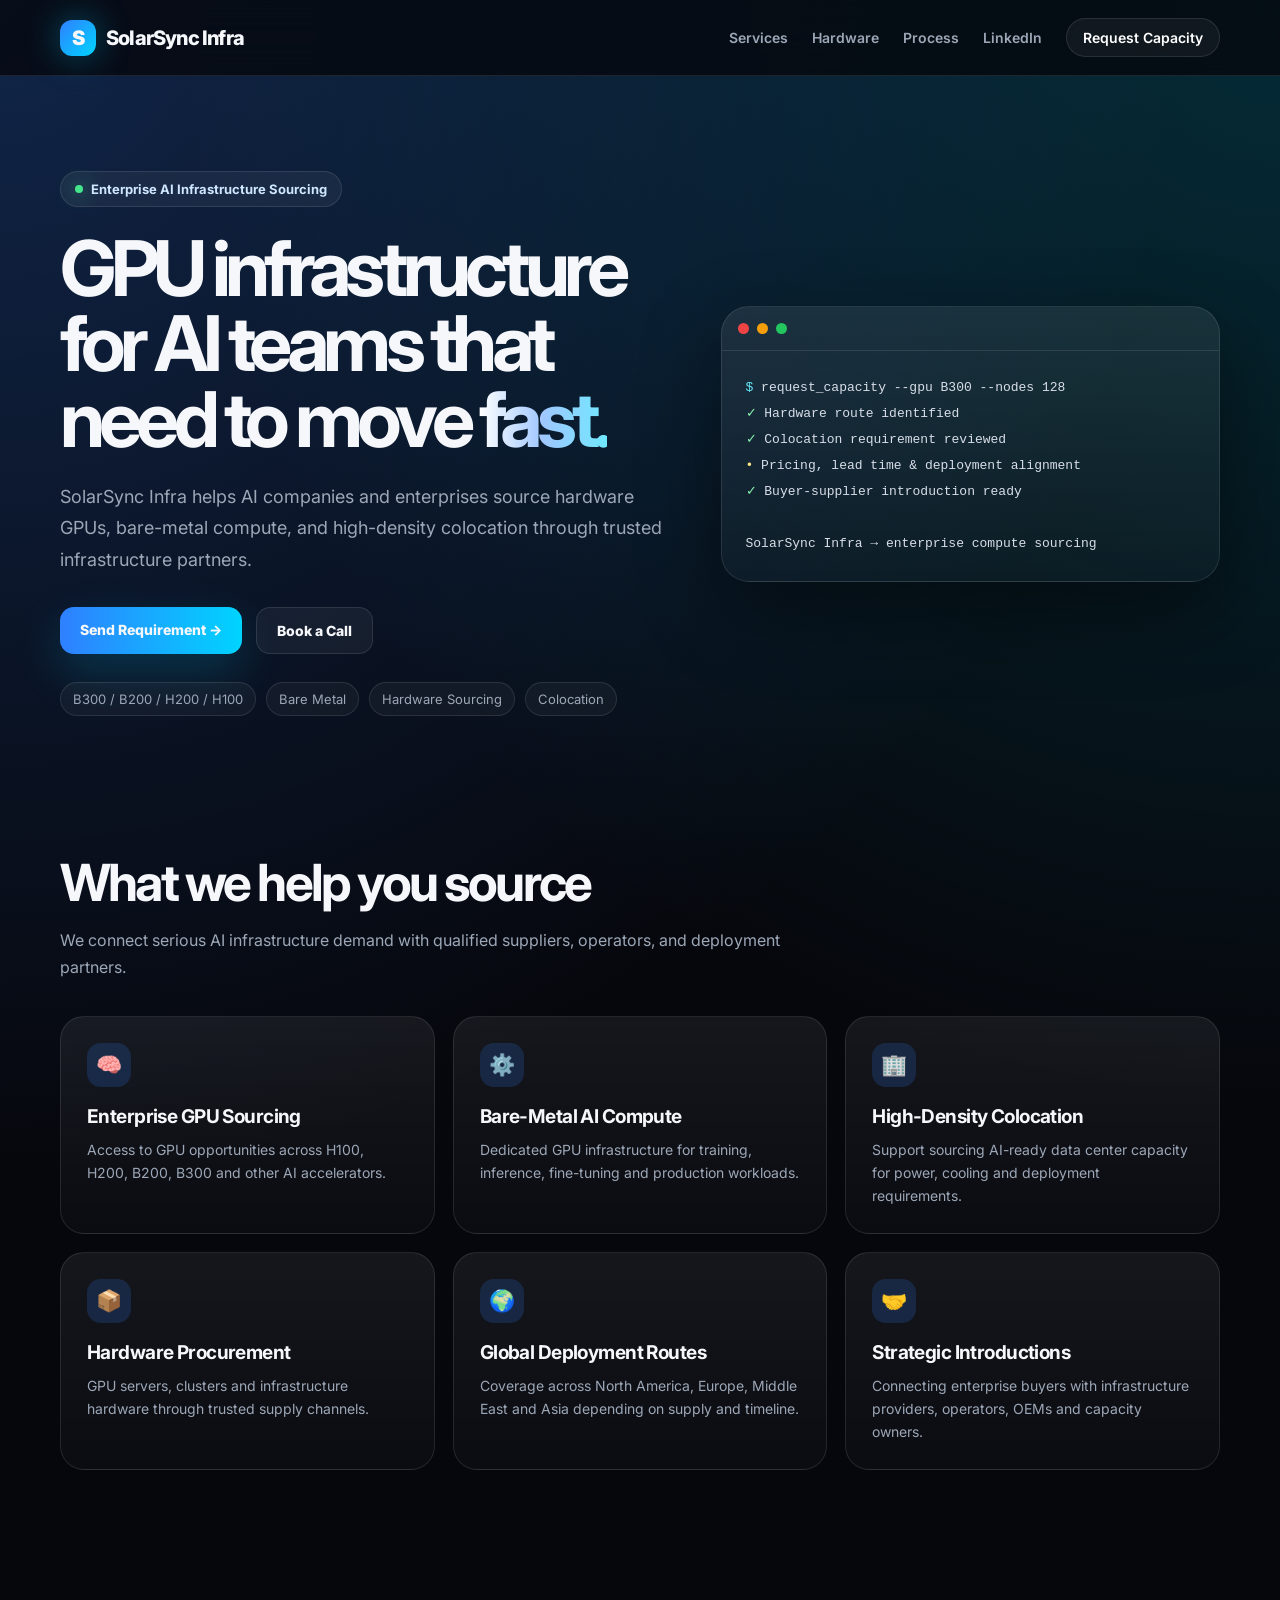
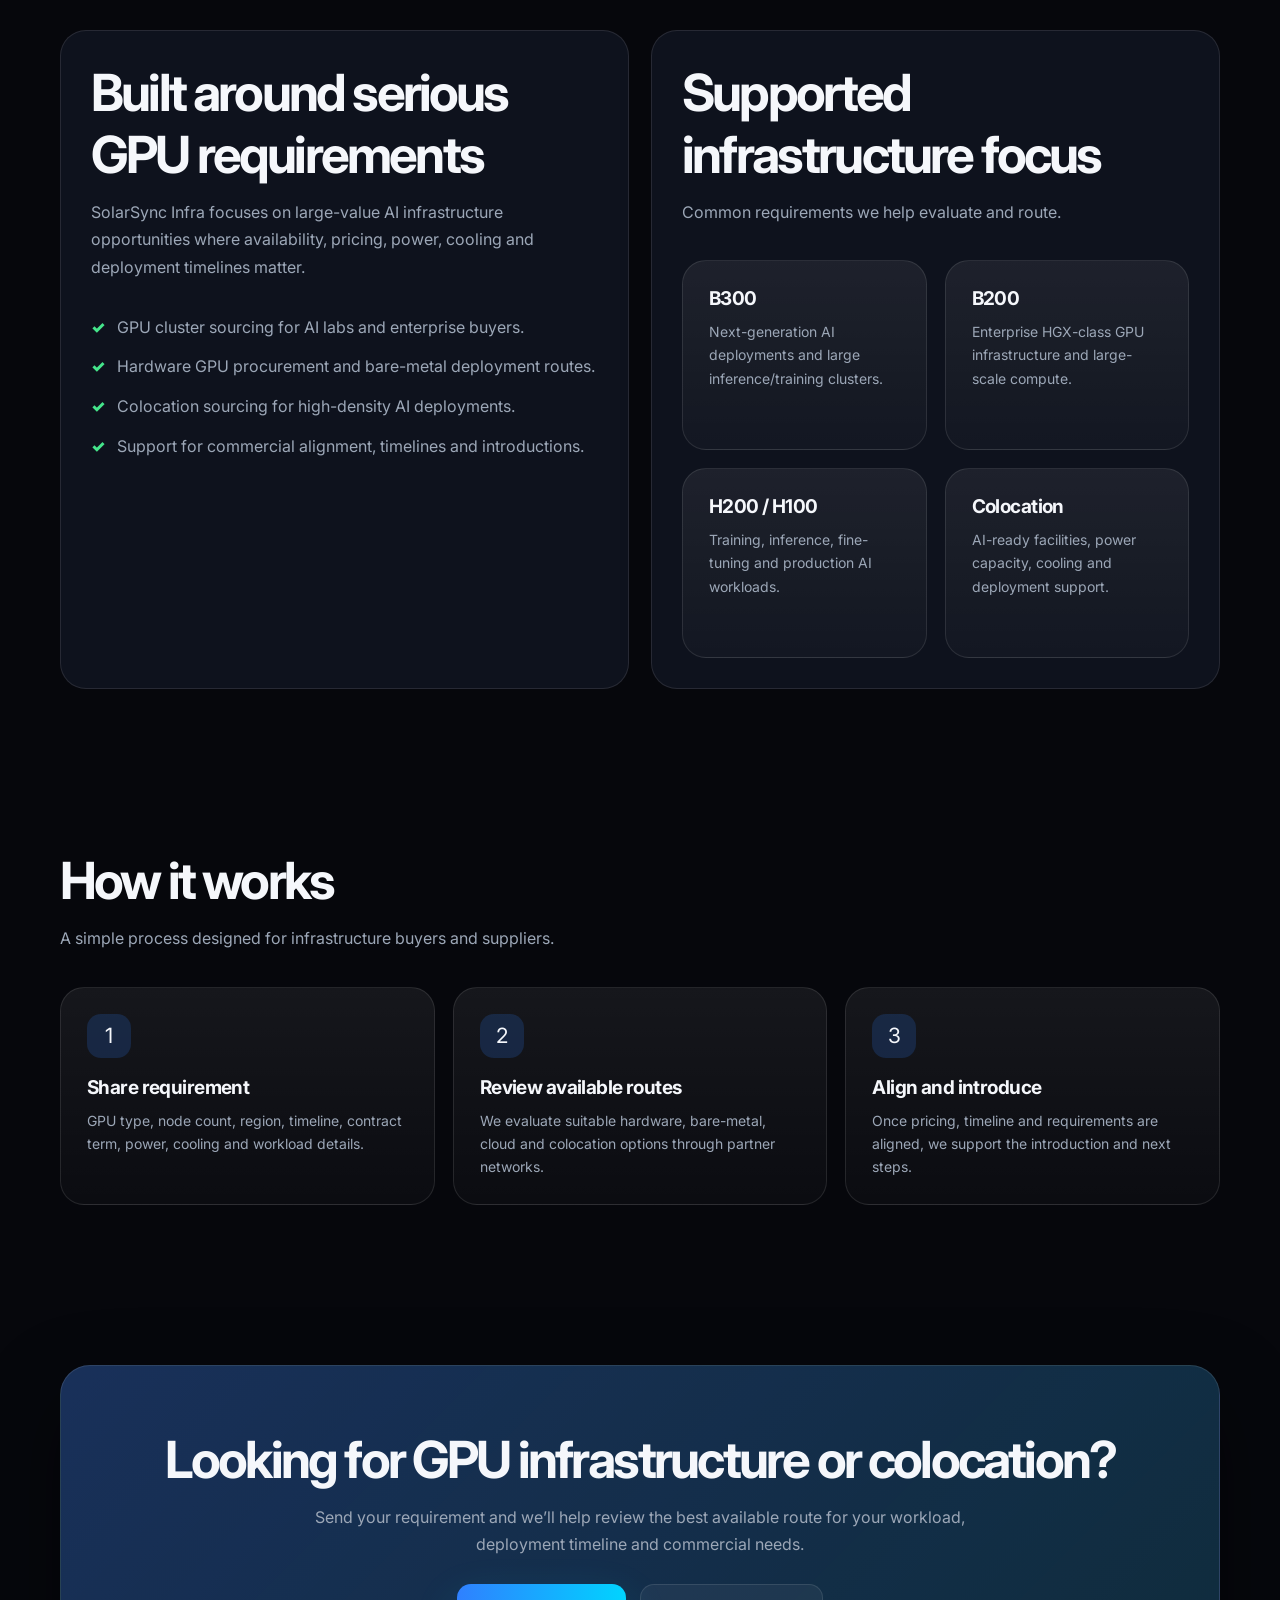
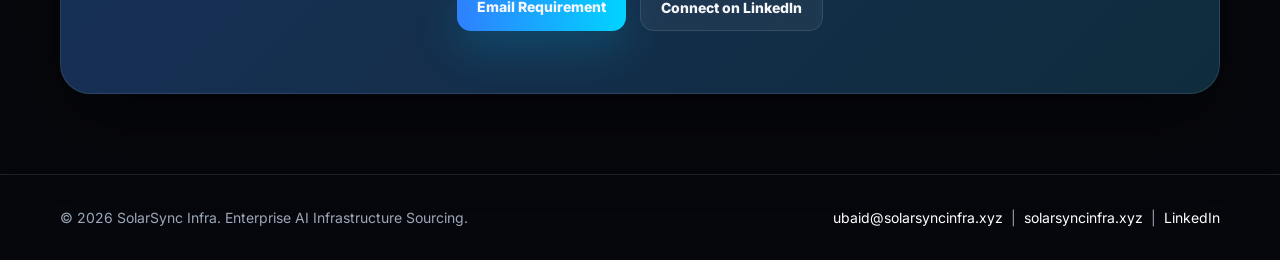
==== index.html @ 6cb8046c "Update index.html" ====
<!DOCTYPE html>
<html lang="en">
<head>
  <meta charset="UTF-8" />
  <meta name="viewport" content="width=device-width, initial-scale=1.0" />

  <title>SolarSync Infra | Enterprise GPU Infrastructure</title>
  <meta name="description" content="SolarSync Infra helps AI teams source enterprise GPU infrastructure, bare-metal compute, hardware GPUs, and high-density colocation through trusted infrastructure partners." />

  <link rel="preconnect" href="https://fonts.googleapis.com">
  <link rel="preconnect" href="https://fonts.gstatic.com" crossorigin>
  <link href="https://fonts.googleapis.com/css2?family=Inter:wght@400;500;600;700;800&display=swap" rel="stylesheet">

  <style>
    :root {
      --bg:#06070c;
      --card:#111522;
      --text:#f5f7fb;
      --muted:#9ca7b7;
      --line:rgba(255,255,255,.1);
      --blue:#2f80ff;
      --cyan:#00d4ff;
      --green:#45e58b;
    }

    *{box-sizing:border-box}
    html{scroll-behavior:smooth}
    body{
      margin:0;
      font-family:Inter,sans-serif;
      background:
        radial-gradient(circle at top left,rgba(47,128,255,.25),transparent 32%),
        radial-gradient(circle at top right,rgba(0,212,255,.18),transparent 30%),
        var(--bg);
      color:var(--text);
    }

    a{text-decoration:none;color:inherit}
    .container{width:min(1160px,calc(100% - 40px));margin:auto}

    header{
      position:sticky;
      top:0;
      z-index:99;
      background:rgba(6,7,12,.78);
      backdrop-filter:blur(18px);
      border-bottom:1px solid var(--line);
    }

    .nav{
      display:flex;
      justify-content:space-between;
      align-items:center;
      padding:18px 0;
    }

    .logo{
      display:flex;
      align-items:center;
      gap:10px;
      font-weight:800;
      font-size:20px;
      letter-spacing:-.04em;
    }

    .mark{
      width:36px;
      height:36px;
      border-radius:12px;
      background:linear-gradient(135deg,var(--blue),var(--cyan));
      display:grid;
      place-items:center;
      font-weight:900;
      box-shadow:0 0 35px rgba(0,212,255,.35);
    }

    .links{
      display:flex;
      gap:24px;
      align-items:center;
      font-size:14px;
      color:var(--muted);
      font-weight:600;
    }

    .links a:hover{color:white}

    .nav-btn{
      padding:10px 16px;
      border:1px solid var(--line);
      border-radius:999px;
      color:white;
      background:rgba(255,255,255,.05);
    }

    .hero{
      padding:95px 0 55px;
      display:grid;
      grid-template-columns:1.1fr .9fr;
      gap:50px;
      align-items:center;
    }

    .badge{
      display:inline-flex;
      align-items:center;
      gap:8px;
      padding:9px 14px;
      border-radius:999px;
      border:1px solid var(--line);
      background:rgba(255,255,255,.05);
      color:#cfe7ff;
      font-size:13px;
      font-weight:700;
      margin-bottom:24px;
    }

    .dot{
      width:8px;
      height:8px;
      background:var(--green);
      border-radius:99px;
      box-shadow:0 0 20px var(--green);
    }

    h1{
      margin:0 0 24px;
      font-size:clamp(44px,6vw,78px);
      line-height:.98;
      letter-spacing:-.075em;
    }

    .grad{
      background:linear-gradient(90deg,#fff,#9fc7ff,#70e8ff);
      -webkit-background-clip:text;
      color:transparent;
    }

    .hero p{
      max-width:650px;
      font-size:18px;
      line-height:1.75;
      color:var(--muted);
      margin:0 0 32px;
    }

    .buttons{
      display:flex;
      flex-wrap:wrap;
      gap:14px;
      margin-bottom:28px;
    }

    .btn{
      padding:14px 20px;
      border-radius:14px;
      font-weight:800;
      font-size:14px;
      transition:.2s;
    }

    .btn:hover{transform:translateY(-2px)}

    .primary{
      background:linear-gradient(90deg,var(--blue),var(--cyan));
      box-shadow:0 18px 45px rgba(0,212,255,.18);
    }

    .secondary{
      border:1px solid var(--line);
      background:rgba(255,255,255,.05);
    }

    .pills{
      display:flex;
      flex-wrap:wrap;
      gap:10px;
    }

    .pill{
      padding:8px 12px;
      border:1px solid var(--line);
      background:rgba(255,255,255,.04);
      border-radius:999px;
      color:var(--muted);
      font-size:13px;
    }

    .visual{
      border:1px solid var(--line);
      border-radius:28px;
      background:
        linear-gradient(180deg,rgba(255,255,255,.08),rgba(255,255,255,.025));
      box-shadow:0 30px 80px rgba(0,0,0,.45);
      overflow:hidden;
    }

    .topbar{
      padding:16px;
      border-bottom:1px solid var(--line);
      display:flex;
      gap:8px;
    }

    .circle{width:11px;height:11px;border-radius:50%;background:#ef4444}
    .circle:nth-child(2){background:#f59e0b}
    .circle:nth-child(3){background:#22c55e}

    .terminal{
      padding:24px;
      font-family:monospace;
      color:#d8dee9;
      line-height:2;
      font-size:13px;
    }

    .cyan{color:#67e8f9}
    .green{color:#86efac}
    .yellow{color:#fde68a}

    section{padding:80px 0}

    .head{
      max-width:780px;
      margin-bottom:34px;
    }

    h2{
      font-size:clamp(32px,4vw,52px);
      letter-spacing:-.055em;
      margin:0 0 14px;
    }

    .head p{
      color:var(--muted);
      line-height:1.7;
      margin:0;
    }

    .grid{
      display:grid;
      grid-template-columns:repeat(3,1fr);
      gap:18px;
    }

    .card{
      min-height:190px;
      padding:26px;
      border-radius:24px;
      border:1px solid var(--line);
      background:linear-gradient(180deg,rgba(255,255,255,.065),rgba(255,255,255,.025));
      transition:.25s;
    }

    .card:hover{
      transform:translateY(-5px);
      background:rgba(255,255,255,.075);
    }

    .icon{
      width:44px;
      height:44px;
      border-radius:14px;
      display:grid;
      place-items:center;
      background:rgba(47,128,255,.18);
      margin-bottom:18px;
      font-size:21px;
    }

    .card h3{
      margin:0 0 10px;
      font-size:19px;
      letter-spacing:-.03em;
    }

    .card p{
      color:var(--muted);
      line-height:1.65;
      margin:0;
      font-size:14px;
    }

    .split{
      display:grid;
      grid-template-columns:1fr 1fr;
      gap:22px;
    }

    .panel{
      padding:30px;
      border-radius:26px;
      border:1px solid var(--line);
      background:rgba(17,21,34,.85);
    }

    .list{
      display:grid;
      gap:14px;
      margin-top:20px;
    }

    .item{
      display:flex;
      gap:12px;
      color:var(--muted);
      line-height:1.6;
    }

    .check{color:var(--green);font-weight:900}

    .cta{
      text-align:center;
      padding:62px 28px;
      border-radius:30px;
      border:1px solid var(--line);
      background:
        linear-gradient(135deg,rgba(47,128,255,.25),rgba(0,212,255,.12)),
        var(--card);
      box-shadow:0 30px 80px rgba(0,0,0,.4);
    }

    .cta p{
      color:var(--muted);
      max-width:680px;
      margin:0 auto 26px;
      line-height:1.7;
    }

    footer{
      border-top:1px solid var(--line);
      padding:34px 0;
      color:var(--muted);
      font-size:14px;
    }

    .footer{
      display:flex;
      justify-content:space-between;
      gap:20px;
      flex-wrap:wrap;
    }

    .footer a{color:white}

    @media(max-width:850px){
      .links{display:none}
      .hero,.split{grid-template-columns:1fr}
      .grid{grid-template-columns:1fr}
      .hero{padding-top:60px}
    }
  </style>
</head>

<body>

<header>
  <div class="container nav">
    <a class="logo" href="#">
      <span class="mark">S</span>
      <span>SolarSync Infra</span>
    </a>

    <div class="links">
      <a href="#services">Services</a>
      <a href="#hardware">Hardware</a>
      <a href="#process">Process</a>
      <a href="https://www.linkedin.com/in/ubaid-mohammed-shaikh-a06b19390/" target="_blank">LinkedIn</a>
      <a class="nav-btn" href="#contact">Request Capacity</a>
    </div>
  </div>
</header>

<main>

  <section class="container hero">
    <div>
      <div class="badge"><span class="dot"></span> Enterprise AI Infrastructure Sourcing</div>

      <h1>
        GPU infrastructure for AI teams that need to move <span class="grad">fast.</span>
      </h1>

      <p>
        SolarSync Infra helps AI companies and enterprises source hardware GPUs,
        bare-metal compute, and high-density colocation through trusted infrastructure partners.
      </p>

      <div class="buttons">
        <a class="btn primary" href="mailto:ubaid@solarsyncinfra.xyz?subject=GPU%20Infrastructure%20Requirement">Send Requirement →</a>
        <a class="btn secondary" href="https://calendar.zoho.in/zc/view/slot-booking/zz0802123018e5ba43c5771444adb5b51495f0b477acf6720b070756f2222073d52605d7270febcfac104a07aa53957c3639656ec0" target="_blank">Book a Call</a>
      </div>

      <div class="pills">
        <span class="pill">B300 / B200 / H200 / H100</span>
        <span class="pill">Bare Metal</span>
        <span class="pill">Hardware Sourcing</span>
        <span class="pill">Colocation</span>
      </div>
    </div>

    <div class="visual">
      <div class="topbar">
        <span class="circle"></span><span class="circle"></span><span class="circle"></span>
      </div>
      <div class="terminal">
        <div><span class="cyan">$</span> request_capacity --gpu B300 --nodes 128</div>
        <div><span class="green">✓</span> Hardware route identified</div>
        <div><span class="green">✓</span> Colocation requirement reviewed</div>
        <div><span class="yellow">•</span> Pricing, lead time & deployment alignment</div>
        <div><span class="green">✓</span> Buyer-supplier introduction ready</div>
        <br>
        <div>SolarSync Infra → enterprise compute sourcing</div>
      </div>
    </div>
  </section>

  <section id="services">
    <div class="container">
      <div class="head">
        <h2>What we help you source</h2>
        <p>
          We connect serious AI infrastructure demand with qualified suppliers,
          operators, and deployment partners.
        </p>
      </div>

      <div class="grid">
        <div class="card">
          <div class="icon">🧠</div>
          <h3>Enterprise GPU Sourcing</h3>
          <p>Access to GPU opportunities across H100, H200, B200, B300 and other AI accelerators.</p>
        </div>

        <div class="card">
          <div class="icon">⚙️</div>
          <h3>Bare-Metal AI Compute</h3>
          <p>Dedicated GPU infrastructure for training, inference, fine-tuning and production workloads.</p>
        </div>

        <div class="card">
          <div class="icon">🏢</div>
          <h3>High-Density Colocation</h3>
          <p>Support sourcing AI-ready data center capacity for power, cooling and deployment requirements.</p>
        </div>

        <div class="card">
          <div class="icon">📦</div>
          <h3>Hardware Procurement</h3>
          <p>GPU servers, clusters and infrastructure hardware through trusted supply channels.</p>
        </div>

        <div class="card">
          <div class="icon">🌍</div>
          <h3>Global Deployment Routes</h3>
          <p>Coverage across North America, Europe, Middle East and Asia depending on supply and timeline.</p>
        </div>

        <div class="card">
          <div class="icon">🤝</div>
          <h3>Strategic Introductions</h3>
          <p>Connecting enterprise buyers with infrastructure providers, operators, OEMs and capacity owners.</p>
        </div>
      </div>
    </div>
  </section>

  <section id="hardware">
    <div class="container split">
      <div class="panel">
        <div class="head">
          <h2>Built around serious GPU requirements</h2>
          <p>
            SolarSync Infra focuses on large-value AI infrastructure opportunities where
            availability, pricing, power, cooling and deployment timelines matter.
          </p>
        </div>

        <div class="list">
          <div class="item"><span class="check">✓</span><span>GPU cluster sourcing for AI labs and enterprise buyers.</span></div>
          <div class="item"><span class="check">✓</span><span>Hardware GPU procurement and bare-metal deployment routes.</span></div>
          <div class="item"><span class="check">✓</span><span>Colocation sourcing for high-density AI deployments.</span></div>
          <div class="item"><span class="check">✓</span><span>Support for commercial alignment, timelines and introductions.</span></div>
        </div>
      </div>

      <div class="panel">
        <div class="head">
          <h2>Supported infrastructure focus</h2>
          <p>Common requirements we help evaluate and route.</p>
        </div>

        <div class="grid" style="grid-template-columns:1fr 1fr">
          <div class="card"><h3>B300</h3><p>Next-generation AI deployments and large inference/training clusters.</p></div>
          <div class="card"><h3>B200</h3><p>Enterprise HGX-class GPU infrastructure and large-scale compute.</p></div>
          <div class="card"><h3>H200 / H100</h3><p>Training, inference, fine-tuning and production AI workloads.</p></div>
          <div class="card"><h3>Colocation</h3><p>AI-ready facilities, power capacity, cooling and deployment support.</p></div>
        </div>
      </div>
    </div>
  </section>

  <section id="process">
    <div class="container">
      <div class="head">
        <h2>How it works</h2>
        <p>A simple process designed for infrastructure buyers and suppliers.</p>
      </div>

      <div class="grid">
        <div class="card">
          <div class="icon">1</div>
          <h3>Share requirement</h3>
          <p>GPU type, node count, region, timeline, contract term, power, cooling and workload details.</p>
        </div>

        <div class="card">
          <div class="icon">2</div>
          <h3>Review available routes</h3>
          <p>We evaluate suitable hardware, bare-metal, cloud and colocation options through partner networks.</p>
        </div>

        <div class="card">
          <div class="icon">3</div>
          <h3>Align and introduce</h3>
          <p>Once pricing, timeline and requirements are aligned, we support the introduction and next steps.</p>
        </div>
      </div>
    </div>
  </section>

  <section id="contact">
    <div class="container">
      <div class="cta">
        <h2>Looking for GPU infrastructure or colocation?</h2>
        <p>
          Send your requirement and we’ll help review the best available route for your workload,
          deployment timeline and commercial needs.
        </p>

        <div class="buttons" style="justify-content:center;margin-bottom:0">
          <a class="btn primary" href="mailto:ubaid@solarsyncinfra.xyz?subject=GPU%20Infrastructure%20Requirement&body=GPU%20type:%0ANode%20count:%0ARegion:%0ATerm:%0ATimeline:%0AColocation%20needed:%0AWorkload:">Email Requirement</a>
          <a class="btn secondary" href="https://www.linkedin.com/in/ubaid-mohammed-shaikh-a06b19390/" target="_blank">Connect on LinkedIn</a>
        </div>
      </div>
    </div>
  </section>

</main>

<footer>
  <div class="container footer">
    <div>© 2026 SolarSync Infra. Enterprise AI Infrastructure Sourcing.</div>
    <div>
      <a href="mailto:ubaid@solarsyncinfra.xyz">ubaid@solarsyncinfra.xyz</a>
      &nbsp;|&nbsp;
      <a href="https://solarsyncinfra.xyz">solarsyncinfra.xyz</a>
      &nbsp;|&nbsp;
      <a href="https://www.linkedin.com/in/ubaid-mohammed-shaikh-a06b19390/" target="_blank">LinkedIn</a>
    </div>
  </div>
</footer>

</body>
</html>
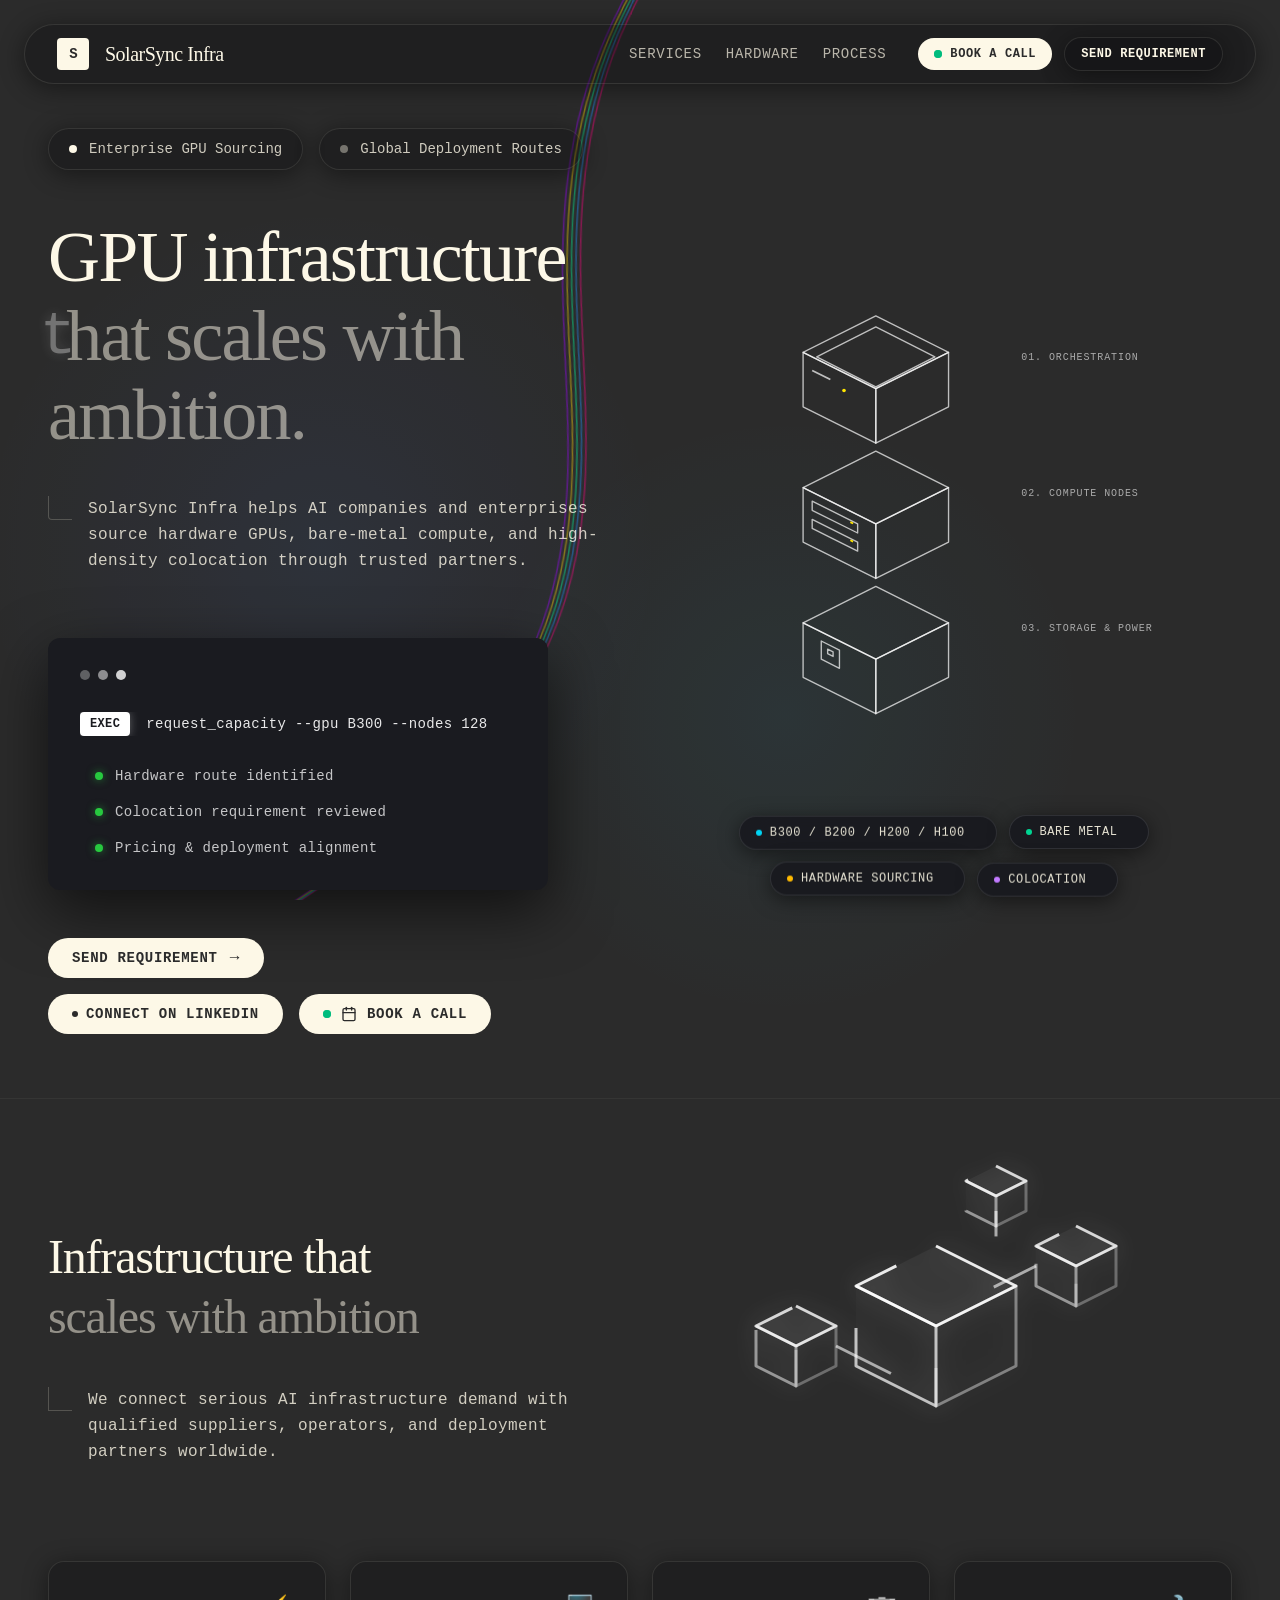
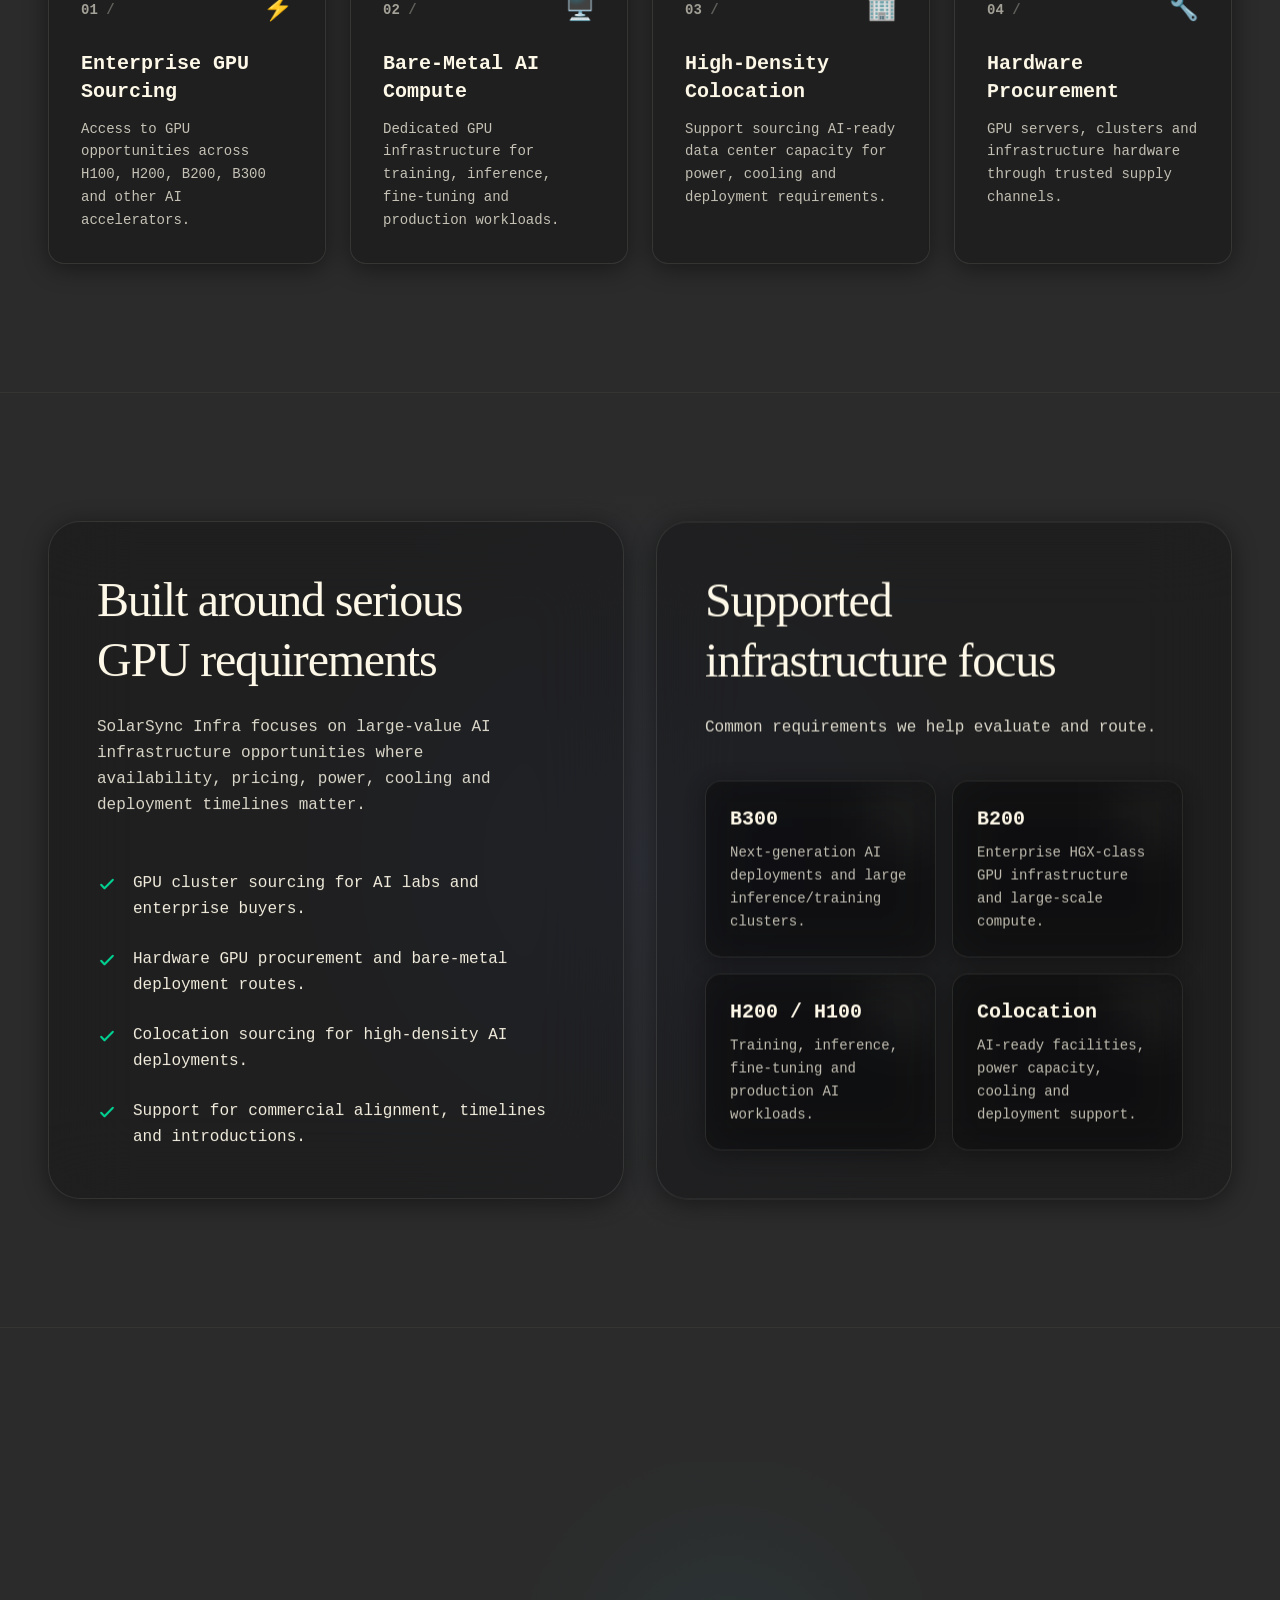
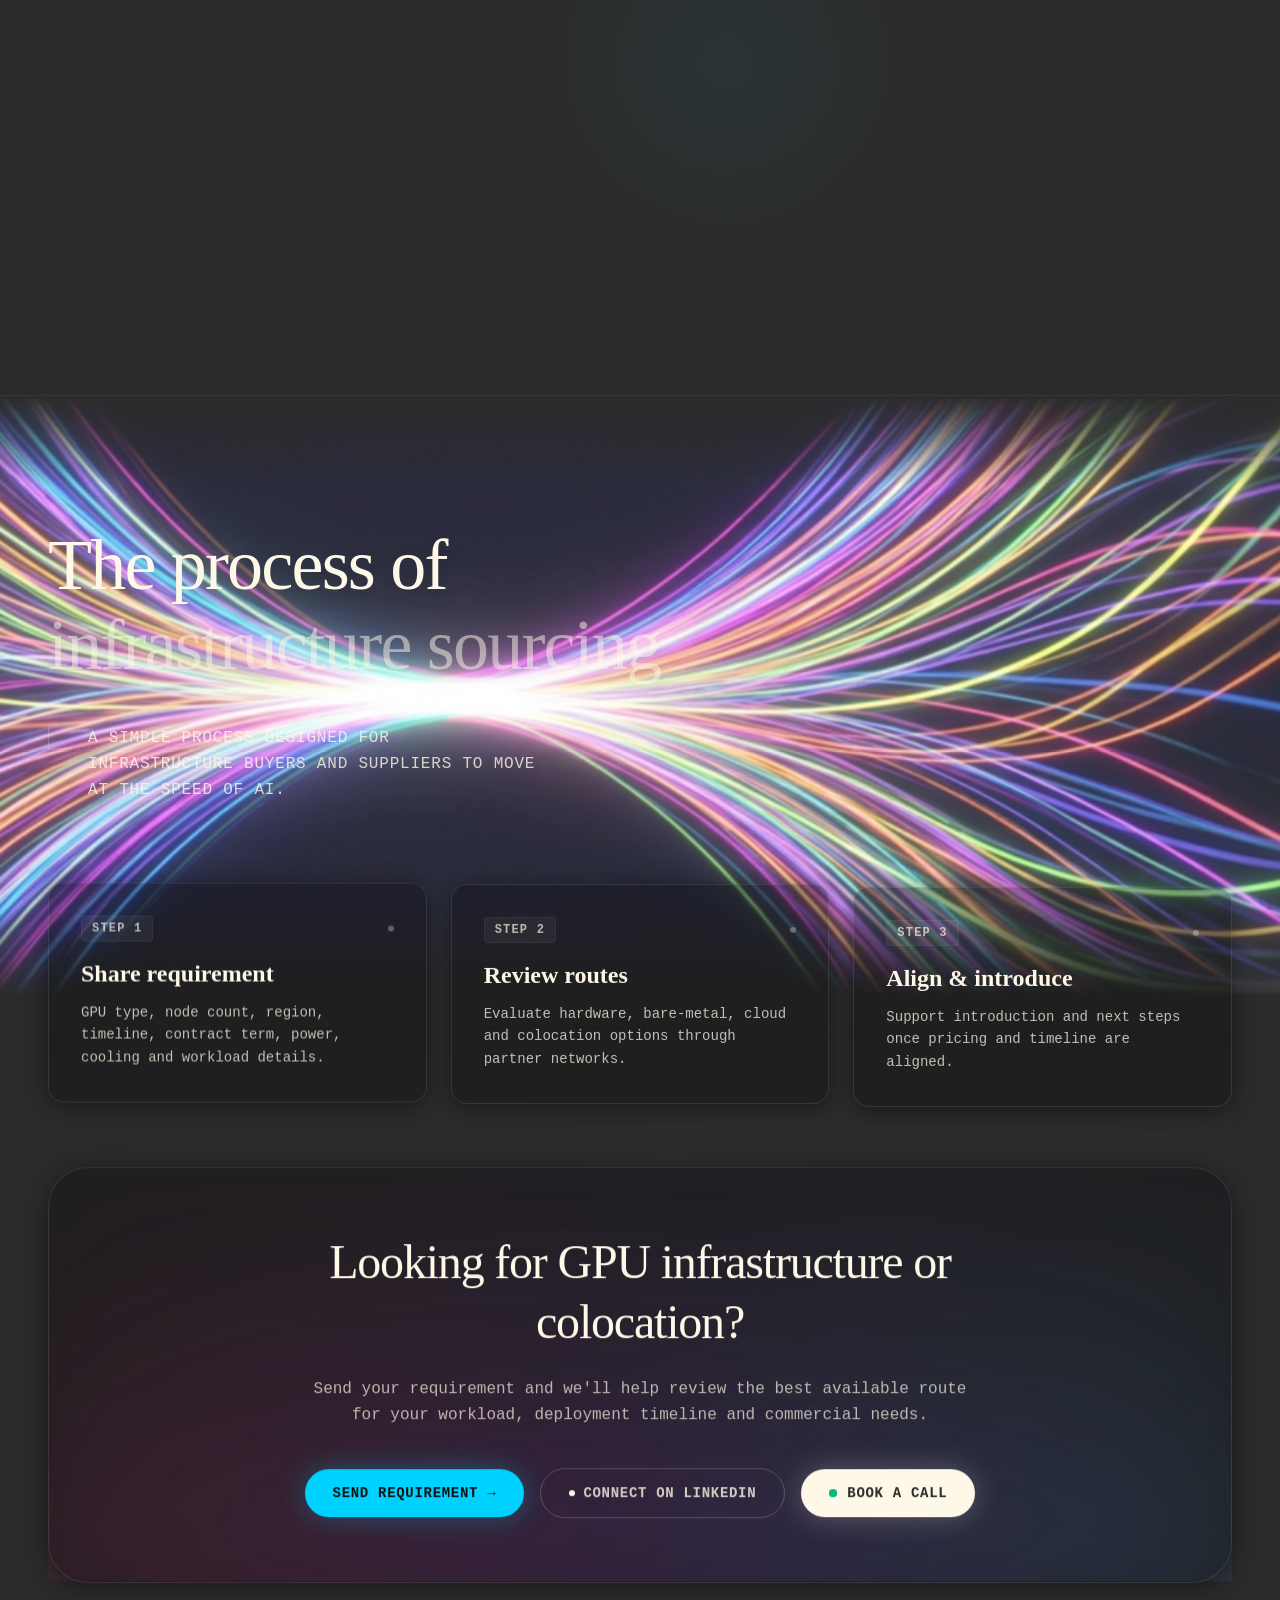
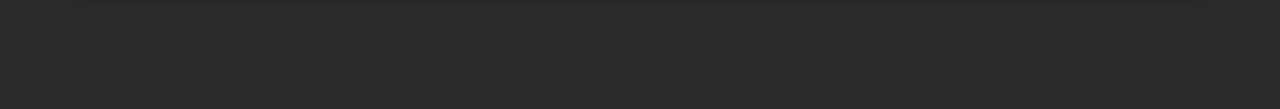
==== commit f8815c7d: "Replace website with new SolarSync design" ====
--- a/index.html
+++ b/index.html
@@ -1,565 +1,19 @@
-<!DOCTYPE html>
+<!doctype html>
 <html lang="en">
-<head>
-  <meta charset="UTF-8" />
-  <meta name="viewport" content="width=device-width, initial-scale=1.0" />
+  <head>
+    <meta charset="UTF-8" />
+    <meta name="viewport" content="width=device-width, initial-scale=1.0" />
+    <title>My Google AI Studio App</title>
+    <meta name="description" content="An application built with Google AI Studio." />
+    <meta property="og:title" content="My Google AI Studio App" />
+    <meta property="og:description" content="An application built with Google AI Studio." />
+    <meta property="og:type" content="website" />
+    <meta name="twitter:card" content="summary_large_image" />
+    <script type="module" crossorigin src="/assets/index-Dzf-pjJ2.js"></script>
+    <link rel="stylesheet" crossorigin href="/assets/index-C9g9sS23.css">
+  </head>
+  <body>
+    <div id="root"></div>
+  </body>
+</html>
 
-  <title>SolarSync Infra | Enterprise GPU Infrastructure</title>
-  <meta name="description" content="SolarSync Infra helps AI teams source enterprise GPU infrastructure, bare-metal compute, hardware GPUs, and high-density colocation through trusted infrastructure partners." />
-
-  <link rel="preconnect" href="https://fonts.googleapis.com">
-  <link rel="preconnect" href="https://fonts.gstatic.com" crossorigin>
-  <link href="https://fonts.googleapis.com/css2?family=Inter:wght@400;500;600;700;800&display=swap" rel="stylesheet">
-
-  <style>
-    :root {
-      --bg:#06070c;
-      --card:#111522;
-      --text:#f5f7fb;
-      --muted:#9ca7b7;
-      --line:rgba(255,255,255,.1);
-      --blue:#2f80ff;
-      --cyan:#00d4ff;
-      --green:#45e58b;
-    }
-
-    *{box-sizing:border-box}
-    html{scroll-behavior:smooth}
-    body{
-      margin:0;
-      font-family:Inter,sans-serif;
-      background:
-        radial-gradient(circle at top left,rgba(47,128,255,.25),transparent 32%),
-        radial-gradient(circle at top right,rgba(0,212,255,.18),transparent 30%),
-        var(--bg);
-      color:var(--text);
-    }
-
-    a{text-decoration:none;color:inherit}
-    .container{width:min(1160px,calc(100% - 40px));margin:auto}
-
-    header{
-      position:sticky;
-      top:0;
-      z-index:99;
-      background:rgba(6,7,12,.78);
-      backdrop-filter:blur(18px);
-      border-bottom:1px solid var(--line);
-    }
-
-    .nav{
-      display:flex;
-      justify-content:space-between;
-      align-items:center;
-      padding:18px 0;
-    }
-
-    .logo{
-      display:flex;
-      align-items:center;
-      gap:10px;
-      font-weight:800;
-      font-size:20px;
-      letter-spacing:-.04em;
-    }
-
-    .mark{
-      width:36px;
-      height:36px;
-      border-radius:12px;
-      background:linear-gradient(135deg,var(--blue),var(--cyan));
-      display:grid;
-      place-items:center;
-      font-weight:900;
-      box-shadow:0 0 35px rgba(0,212,255,.35);
-    }
-
-    .links{
-      display:flex;
-      gap:24px;
-      align-items:center;
-      font-size:14px;
-      color:var(--muted);
-      font-weight:600;
-    }
-
-    .links a:hover{color:white}
-
-    .nav-btn{
-      padding:10px 16px;
-      border:1px solid var(--line);
-      border-radius:999px;
-      color:white;
-      background:rgba(255,255,255,.05);
-    }
-
-    .hero{
-      padding:95px 0 55px;
-      display:grid;
-      grid-template-columns:1.1fr .9fr;
-      gap:50px;
-      align-items:center;
-    }
-
-    .badge{
-      display:inline-flex;
-      align-items:center;
-      gap:8px;
-      padding:9px 14px;
-      border-radius:999px;
-      border:1px solid var(--line);
-      background:rgba(255,255,255,.05);
-      color:#cfe7ff;
-      font-size:13px;
-      font-weight:700;
-      margin-bottom:24px;
-    }
-
-    .dot{
-      width:8px;
-      height:8px;
-      background:var(--green);
-      border-radius:99px;
-      box-shadow:0 0 20px var(--green);
-    }
-
-    h1{
-      margin:0 0 24px;
-      font-size:clamp(44px,6vw,78px);
-      line-height:.98;
-      letter-spacing:-.075em;
-    }
-
-    .grad{
-      background:linear-gradient(90deg,#fff,#9fc7ff,#70e8ff);
-      -webkit-background-clip:text;
-      color:transparent;
-    }
-
-    .hero p{
-      max-width:650px;
-      font-size:18px;
-      line-height:1.75;
-      color:var(--muted);
-      margin:0 0 32px;
-    }
-
-    .buttons{
-      display:flex;
-      flex-wrap:wrap;
-      gap:14px;
-      margin-bottom:28px;
-    }
-
-    .btn{
-      padding:14px 20px;
-      border-radius:14px;
-      font-weight:800;
-      font-size:14px;
-      transition:.2s;
-    }
-
-    .btn:hover{transform:translateY(-2px)}
-
-    .primary{
-      background:linear-gradient(90deg,var(--blue),var(--cyan));
-      box-shadow:0 18px 45px rgba(0,212,255,.18);
-    }
-
-    .secondary{
-      border:1px solid var(--line);
-      background:rgba(255,255,255,.05);
-    }
-
-    .pills{
-      display:flex;
-      flex-wrap:wrap;
-      gap:10px;
-    }
-
-    .pill{
-      padding:8px 12px;
-      border:1px solid var(--line);
-      background:rgba(255,255,255,.04);
-      border-radius:999px;
-      color:var(--muted);
-      font-size:13px;
-    }
-
-    .visual{
-      border:1px solid var(--line);
-      border-radius:28px;
-      background:
-        linear-gradient(180deg,rgba(255,255,255,.08),rgba(255,255,255,.025));
-      box-shadow:0 30px 80px rgba(0,0,0,.45);
-      overflow:hidden;
-    }
-
-    .topbar{
-      padding:16px;
-      border-bottom:1px solid var(--line);
-      display:flex;
-      gap:8px;
-    }
-
-    .circle{width:11px;height:11px;border-radius:50%;background:#ef4444}
-    .circle:nth-child(2){background:#f59e0b}
-    .circle:nth-child(3){background:#22c55e}
-
-    .terminal{
-      padding:24px;
-      font-family:monospace;
-      color:#d8dee9;
-      line-height:2;
-      font-size:13px;
-    }
-
-    .cyan{color:#67e8f9}
-    .green{color:#86efac}
-    .yellow{color:#fde68a}
-
-    section{padding:80px 0}
-
-    .head{
-      max-width:780px;
-      margin-bottom:34px;
-    }
-
-    h2{
-      font-size:clamp(32px,4vw,52px);
-      letter-spacing:-.055em;
-      margin:0 0 14px;
-    }
-
-    .head p{
-      color:var(--muted);
-      line-height:1.7;
-      margin:0;
-    }
-
-    .grid{
-      display:grid;
-      grid-template-columns:repeat(3,1fr);
-      gap:18px;
-    }
-
-    .card{
-      min-height:190px;
-      padding:26px;
-      border-radius:24px;
-      border:1px solid var(--line);
-      background:linear-gradient(180deg,rgba(255,255,255,.065),rgba(255,255,255,.025));
-      transition:.25s;
-    }
-
-    .card:hover{
-      transform:translateY(-5px);
-      background:rgba(255,255,255,.075);
-    }
-
-    .icon{
-      width:44px;
-      height:44px;
-      border-radius:14px;
-      display:grid;
-      place-items:center;
-      background:rgba(47,128,255,.18);
-      margin-bottom:18px;
-      font-size:21px;
-    }
-
-    .card h3{
-      margin:0 0 10px;
-      font-size:19px;
-      letter-spacing:-.03em;
-    }
-
-    .card p{
-      color:var(--muted);
-      line-height:1.65;
-      margin:0;
-      font-size:14px;
-    }
-
-    .split{
-      display:grid;
-      grid-template-columns:1fr 1fr;
-      gap:22px;
-    }
-
-    .panel{
-      padding:30px;
-      border-radius:26px;
-      border:1px solid var(--line);
-      background:rgba(17,21,34,.85);
-    }
-
-    .list{
-      display:grid;
-      gap:14px;
-      margin-top:20px;
-    }
-
-    .item{
-      display:flex;
-      gap:12px;
-      color:var(--muted);
-      line-height:1.6;
-    }
-
-    .check{color:var(--green);font-weight:900}
-
-    .cta{
-      text-align:center;
-      padding:62px 28px;
-      border-radius:30px;
-      border:1px solid var(--line);
-      background:
-        linear-gradient(135deg,rgba(47,128,255,.25),rgba(0,212,255,.12)),
-        var(--card);
-      box-shadow:0 30px 80px rgba(0,0,0,.4);
-    }
-
-    .cta p{
-      color:var(--muted);
-      max-width:680px;
-      margin:0 auto 26px;
-      line-height:1.7;
-    }
-
-    footer{
-      border-top:1px solid var(--line);
-      padding:34px 0;
-      color:var(--muted);
-      font-size:14px;
-    }
-
-    .footer{
-      display:flex;
-      justify-content:space-between;
-      gap:20px;
-      flex-wrap:wrap;
-    }
-
-    .footer a{color:white}
-
-    @media(max-width:850px){
-      .links{display:none}
-      .hero,.split{grid-template-columns:1fr}
-      .grid{grid-template-columns:1fr}
-      .hero{padding-top:60px}
-    }
-  </style>
-</head>
-
-<body>
-
-<header>
-  <div class="container nav">
-    <a class="logo" href="#">
-      <span class="mark">S</span>
-      <span>SolarSync Infra</span>
-    </a>
-
-    <div class="links">
-      <a href="#services">Services</a>
-      <a href="#hardware">Hardware</a>
-      <a href="#process">Process</a>
-      <a href="https://www.linkedin.com/in/ubaid-mohammed-shaikh-a06b19390/" target="_blank">LinkedIn</a>
-      <a class="nav-btn" href="#contact">Request Capacity</a>
-    </div>
-  </div>
-</header>
-
-<main>
-
-  <section class="container hero">
-    <div>
-      <div class="badge"><span class="dot"></span> Enterprise AI Infrastructure Sourcing</div>
-
-      <h1>
-        GPU infrastructure for AI teams that need to move <span class="grad">fast.</span>
-      </h1>
-
-      <p>
-        SolarSync Infra helps AI companies and enterprises source hardware GPUs,
-        bare-metal compute, and high-density colocation through trusted infrastructure partners.
-      </p>
-
-      <div class="buttons">
-        <a class="btn primary" href="mailto:ubaid@solarsyncinfra.xyz?subject=GPU%20Infrastructure%20Requirement">Send Requirement →</a>
-        <a class="btn secondary" href="https://calendar.zoho.in/zc/view/slot-booking/zz0802123018e5ba43c5771444adb5b51495f0b477acf6720b070756f2222073d52605d7270febcfac104a07aa53957c3639656ec0" target="_blank">Book a Call</a>
-      </div>
-
-      <div class="pills">
-        <span class="pill">B300 / B200 / H200 / H100</span>
-        <span class="pill">Bare Metal</span>
-        <span class="pill">Hardware Sourcing</span>
-        <span class="pill">Colocation</span>
-      </div>
-    </div>
-
-    <div class="visual">
-      <div class="topbar">
-        <span class="circle"></span><span class="circle"></span><span class="circle"></span>
-      </div>
-      <div class="terminal">
-        <div><span class="cyan">$</span> request_capacity --gpu B300 --nodes 128</div>
-        <div><span class="green">✓</span> Hardware route identified</div>
-        <div><span class="green">✓</span> Colocation requirement reviewed</div>
-        <div><span class="yellow">•</span> Pricing, lead time & deployment alignment</div>
-        <div><span class="green">✓</span> Buyer-supplier introduction ready</div>
-        <br>
-        <div>SolarSync Infra → enterprise compute sourcing</div>
-      </div>
-    </div>
-  </section>
-
-  <section id="services">
-    <div class="container">
-      <div class="head">
-        <h2>What we help you source</h2>
-        <p>
-          We connect serious AI infrastructure demand with qualified suppliers,
-          operators, and deployment partners.
-        </p>
-      </div>
-
-      <div class="grid">
-        <div class="card">
-          <div class="icon">🧠</div>
-          <h3>Enterprise GPU Sourcing</h3>
-          <p>Access to GPU opportunities across H100, H200, B200, B300 and other AI accelerators.</p>
-        </div>
-
-        <div class="card">
-          <div class="icon">⚙️</div>
-          <h3>Bare-Metal AI Compute</h3>
-          <p>Dedicated GPU infrastructure for training, inference, fine-tuning and production workloads.</p>
-        </div>
-
-        <div class="card">
-          <div class="icon">🏢</div>
-          <h3>High-Density Colocation</h3>
-          <p>Support sourcing AI-ready data center capacity for power, cooling and deployment requirements.</p>
-        </div>
-
-        <div class="card">
-          <div class="icon">📦</div>
-          <h3>Hardware Procurement</h3>
-          <p>GPU servers, clusters and infrastructure hardware through trusted supply channels.</p>
-        </div>
-
-        <div class="card">
-          <div class="icon">🌍</div>
-          <h3>Global Deployment Routes</h3>
-          <p>Coverage across North America, Europe, Middle East and Asia depending on supply and timeline.</p>
-        </div>
-
-        <div class="card">
-          <div class="icon">🤝</div>
-          <h3>Strategic Introductions</h3>
-          <p>Connecting enterprise buyers with infrastructure providers, operators, OEMs and capacity owners.</p>
-        </div>
-      </div>
-    </div>
-  </section>
-
-  <section id="hardware">
-    <div class="container split">
-      <div class="panel">
-        <div class="head">
-          <h2>Built around serious GPU requirements</h2>
-          <p>
-            SolarSync Infra focuses on large-value AI infrastructure opportunities where
-            availability, pricing, power, cooling and deployment timelines matter.
-          </p>
-        </div>
-
-        <div class="list">
-          <div class="item"><span class="check">✓</span><span>GPU cluster sourcing for AI labs and enterprise buyers.</span></div>
-          <div class="item"><span class="check">✓</span><span>Hardware GPU procurement and bare-metal deployment routes.</span></div>
-          <div class="item"><span class="check">✓</span><span>Colocation sourcing for high-density AI deployments.</span></div>
-          <div class="item"><span class="check">✓</span><span>Support for commercial alignment, timelines and introductions.</span></div>
-        </div>
-      </div>
-
-      <div class="panel">
-        <div class="head">
-          <h2>Supported infrastructure focus</h2>
-          <p>Common requirements we help evaluate and route.</p>
-        </div>
-
-        <div class="grid" style="grid-template-columns:1fr 1fr">
-          <div class="card"><h3>B300</h3><p>Next-generation AI deployments and large inference/training clusters.</p></div>
-          <div class="card"><h3>B200</h3><p>Enterprise HGX-class GPU infrastructure and large-scale compute.</p></div>
-          <div class="card"><h3>H200 / H100</h3><p>Training, inference, fine-tuning and production AI workloads.</p></div>
-          <div class="card"><h3>Colocation</h3><p>AI-ready facilities, power capacity, cooling and deployment support.</p></div>
-        </div>
-      </div>
-    </div>
-  </section>
-
-  <section id="process">
-    <div class="container">
-      <div class="head">
-        <h2>How it works</h2>
-        <p>A simple process designed for infrastructure buyers and suppliers.</p>
-      </div>
-
-      <div class="grid">
-        <div class="card">
-          <div class="icon">1</div>
-          <h3>Share requirement</h3>
-          <p>GPU type, node count, region, timeline, contract term, power, cooling and workload details.</p>
-        </div>
-
-        <div class="card">
-          <div class="icon">2</div>
-          <h3>Review available routes</h3>
-          <p>We evaluate suitable hardware, bare-metal, cloud and colocation options through partner networks.</p>
-        </div>
-
-        <div class="card">
-          <div class="icon">3</div>
-          <h3>Align and introduce</h3>
-          <p>Once pricing, timeline and requirements are aligned, we support the introduction and next steps.</p>
-        </div>
-      </div>
-    </div>
-  </section>
-
-  <section id="contact">
-    <div class="container">
-      <div class="cta">
-        <h2>Looking for GPU infrastructure or colocation?</h2>
-        <p>
-          Send your requirement and we’ll help review the best available route for your workload,
-          deployment timeline and commercial needs.
-        </p>
-
-        <div class="buttons" style="justify-content:center;margin-bottom:0">
-          <a class="btn primary" href="mailto:ubaid@solarsyncinfra.xyz?subject=GPU%20Infrastructure%20Requirement&body=GPU%20type:%0ANode%20count:%0ARegion:%0ATerm:%0ATimeline:%0AColocation%20needed:%0AWorkload:">Email Requirement</a>
-          <a class="btn secondary" href="https://www.linkedin.com/in/ubaid-mohammed-shaikh-a06b19390/" target="_blank">Connect on LinkedIn</a>
-        </div>
-      </div>
-    </div>
-  </section>
-
-</main>
-
-<footer>
-  <div class="container footer">
-    <div>© 2026 SolarSync Infra. Enterprise AI Infrastructure Sourcing.</div>
-    <div>
-      <a href="mailto:ubaid@solarsyncinfra.xyz">ubaid@solarsyncinfra.xyz</a>
-      &nbsp;|&nbsp;
-      <a href="https://solarsyncinfra.xyz">solarsyncinfra.xyz</a>
-      &nbsp;|&nbsp;
-      <a href="https://www.linkedin.com/in/ubaid-mohammed-shaikh-a06b19390/" target="_blank">LinkedIn</a>
-    </div>
-  </div>
-</footer>
-
-</body>
-</html>
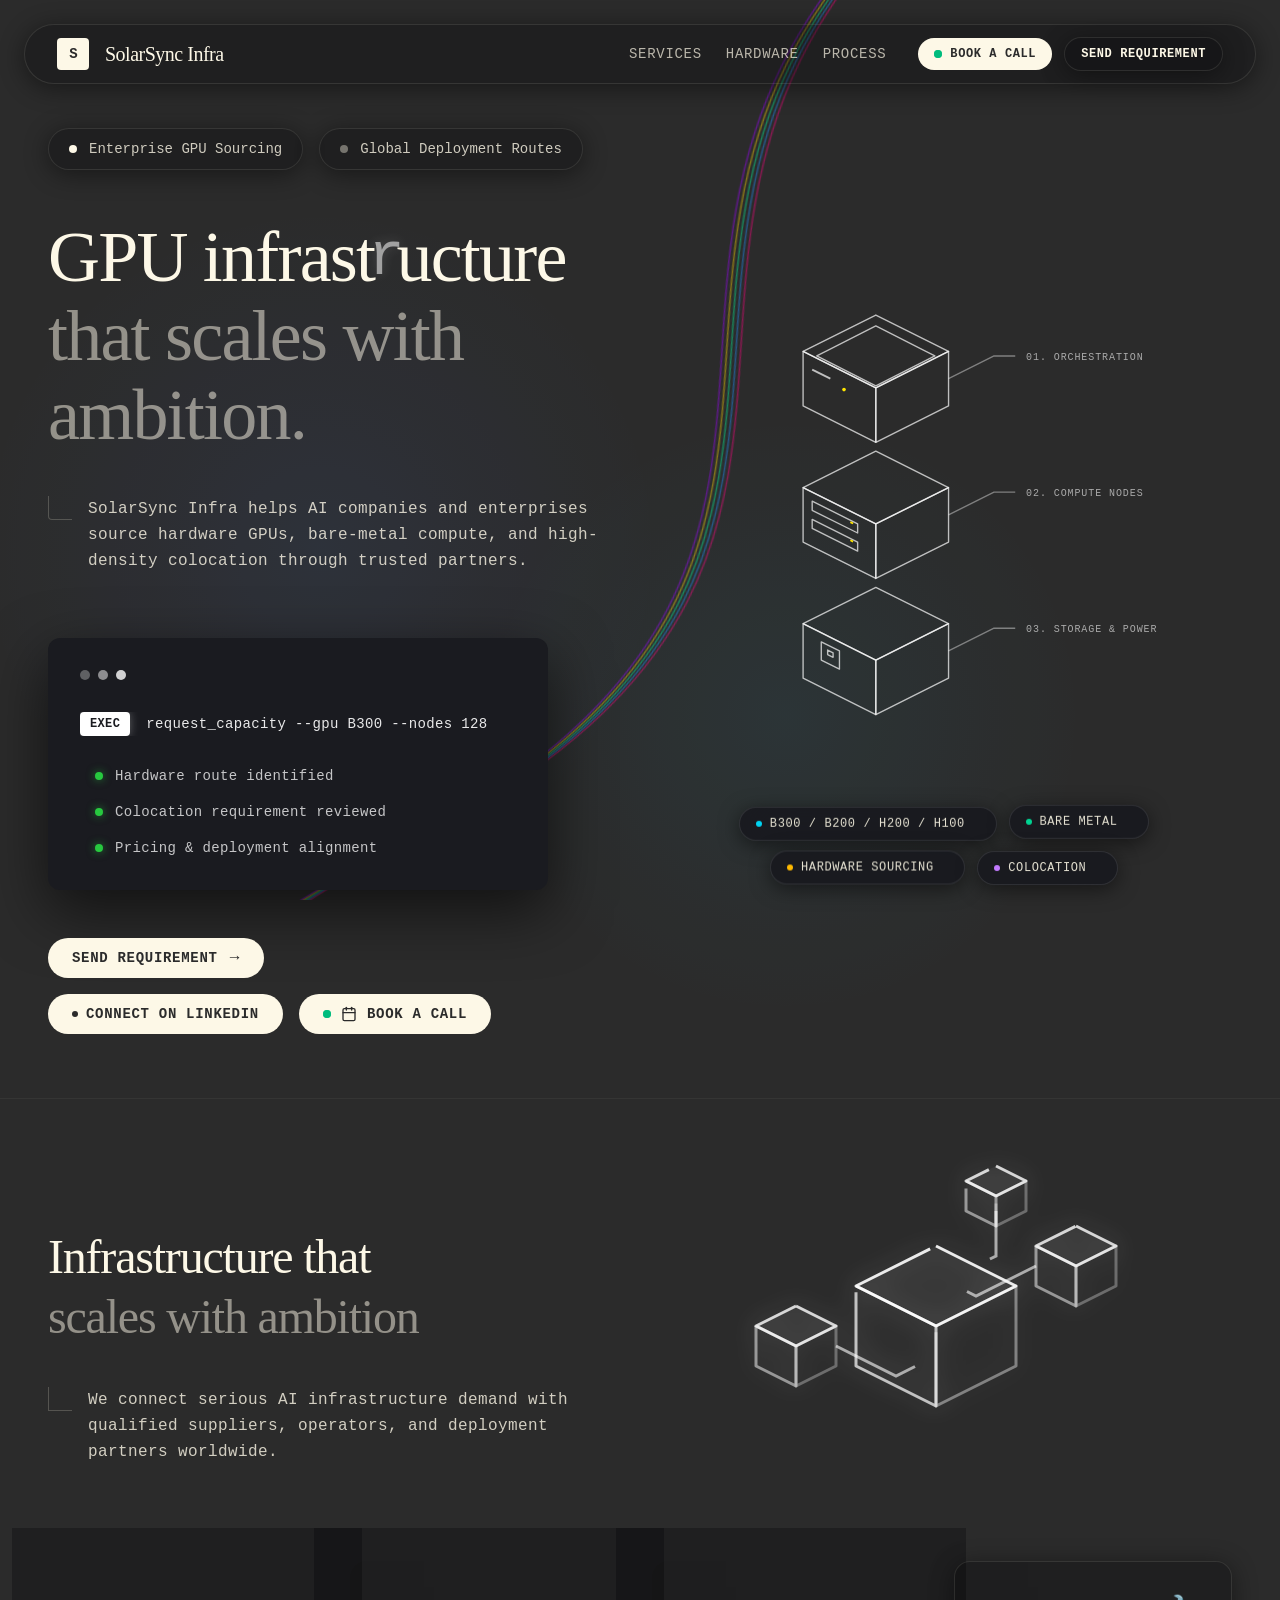
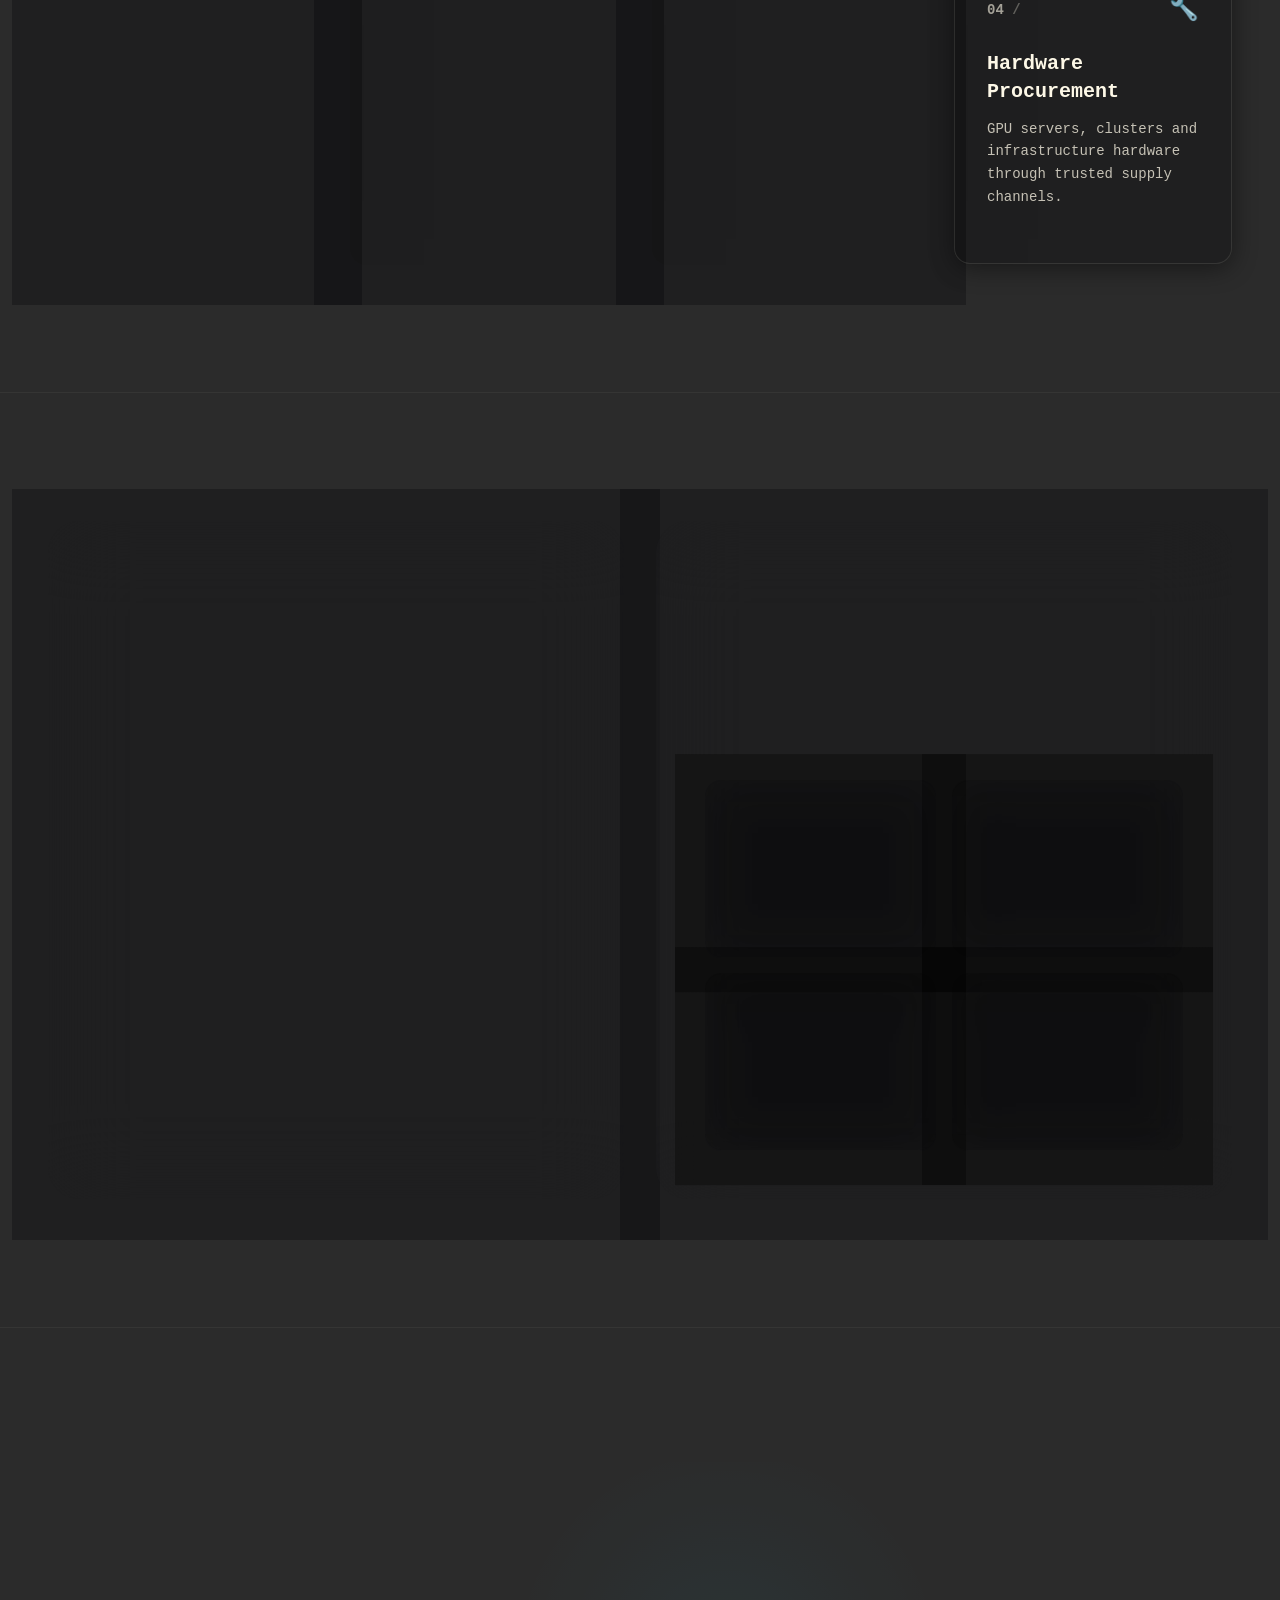
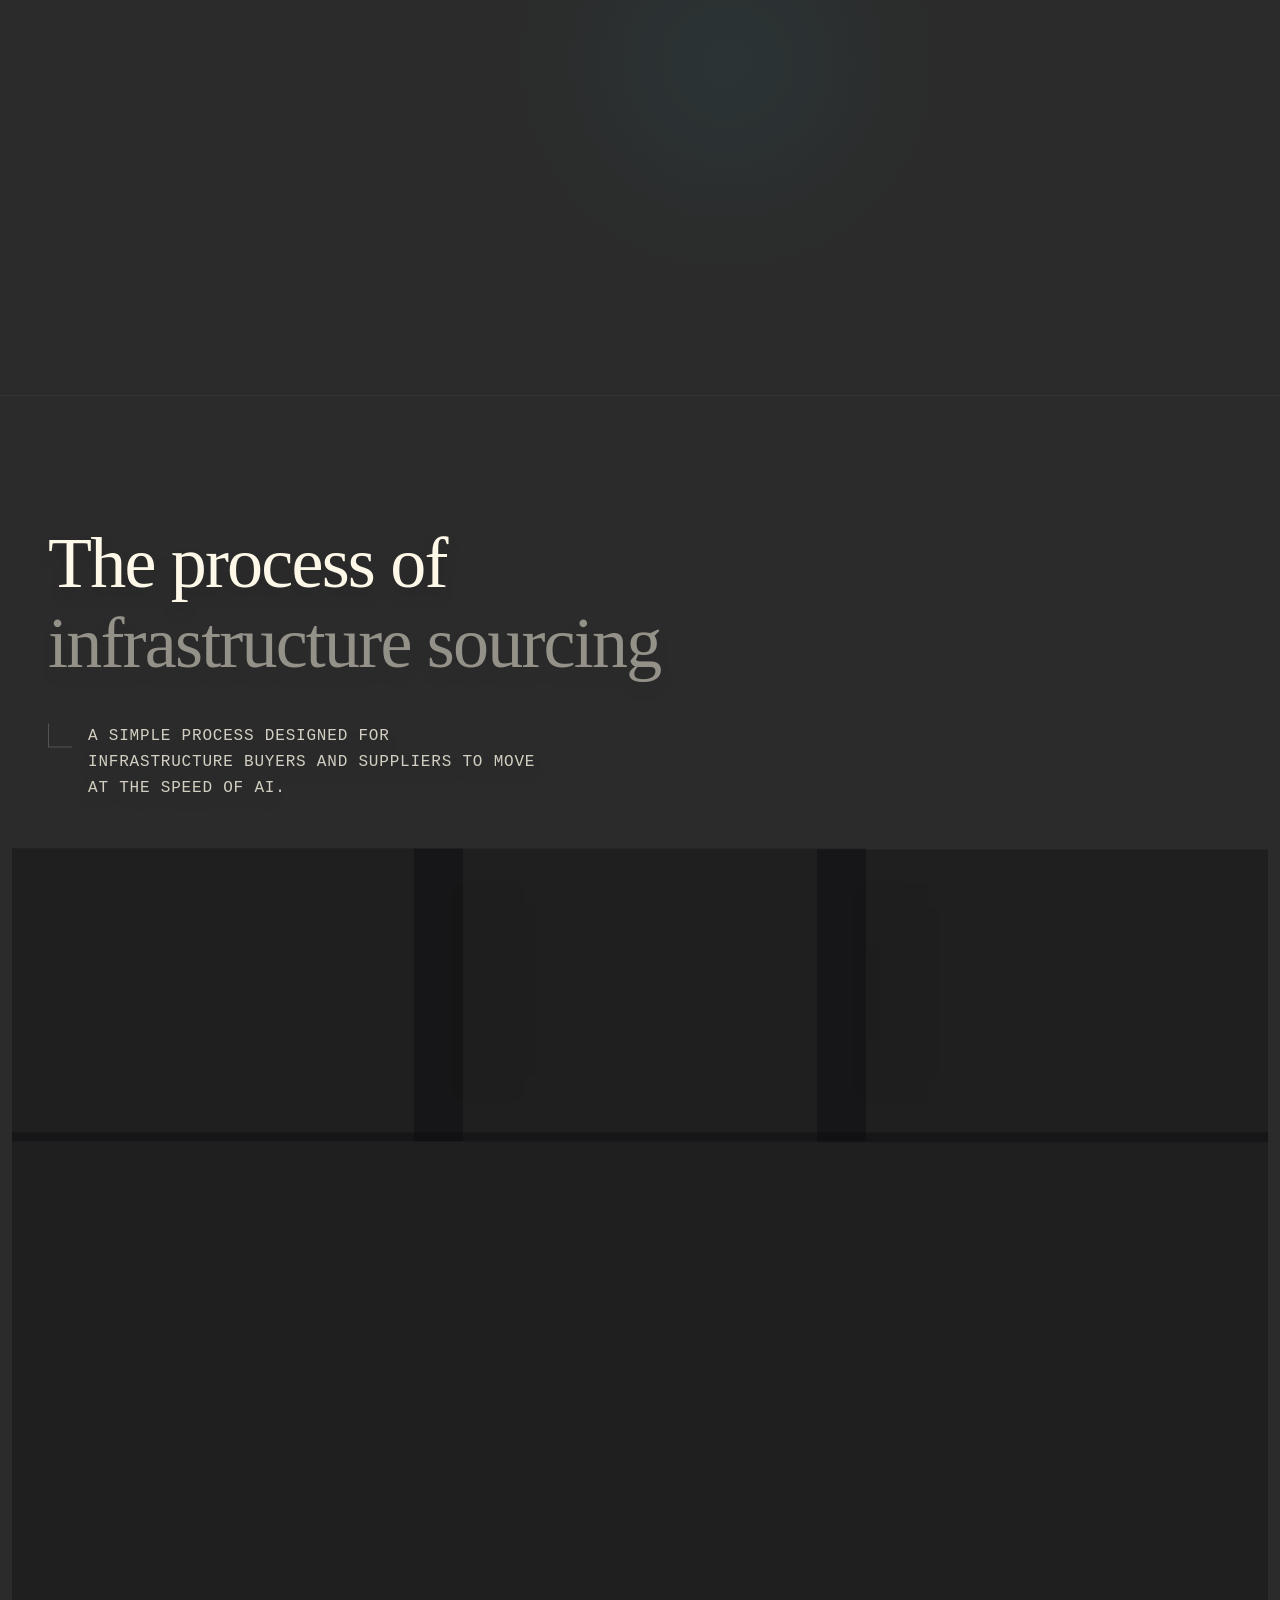
==== commit b0c9380f: "Add files via upload" ====
--- a/index.html
+++ b/index.html
@@ -2,18 +2,64 @@
 <html lang="en">
   <head>
     <meta charset="UTF-8" />
-    <meta name="viewport" content="width=device-width, initial-scale=1.0" />
-    <title>My Google AI Studio App</title>
-    <meta name="description" content="An application built with Google AI Studio." />
-    <meta property="og:title" content="My Google AI Studio App" />
-    <meta property="og:description" content="An application built with Google AI Studio." />
-    <meta property="og:type" content="website" />
-    <meta name="twitter:card" content="summary_large_image" />
+
+    <meta
+      name="viewport"
+      content="width=device-width, initial-scale=1.0"
+    />
+
+    <title>SolarSync Infra</title>
+
+    <meta
+      name="description"
+      content="SolarSync Infra — Enterprise AI infrastructure sourcing, GPU hardware, bare-metal compute and high-density colocation."
+    />
+
+    <meta
+      name="application-name"
+      content="SolarSync Infra"
+    />
+
+    <meta
+      name="apple-mobile-web-app-title"
+      content="SolarSync Infra"
+    />
+
+    <meta
+      name="theme-color"
+      content="#000000"
+    />
+
+    <meta
+      property="og:title"
+      content="SolarSync Infra"
+    />
+
+    <meta
+      property="og:description"
+      content="Enterprise AI infrastructure sourcing, GPU hardware, bare-metal compute and high-density colocation."
+    />
+
+    <meta
+      property="og:type"
+      content="website"
+    />
+
+    <meta
+      property="og:url"
+      content="https://solarsyncinfra.xyz"
+    />
+
+    <link
+      rel="canonical"
+      href="https://solarsyncinfra.xyz"
+    />
     <script type="module" crossorigin src="/assets/index-Dzf-pjJ2.js"></script>
     <link rel="stylesheet" crossorigin href="/assets/index-C9g9sS23.css">
   </head>
+
   <body>
     <div id="root"></div>
+
   </body>
 </html>
-
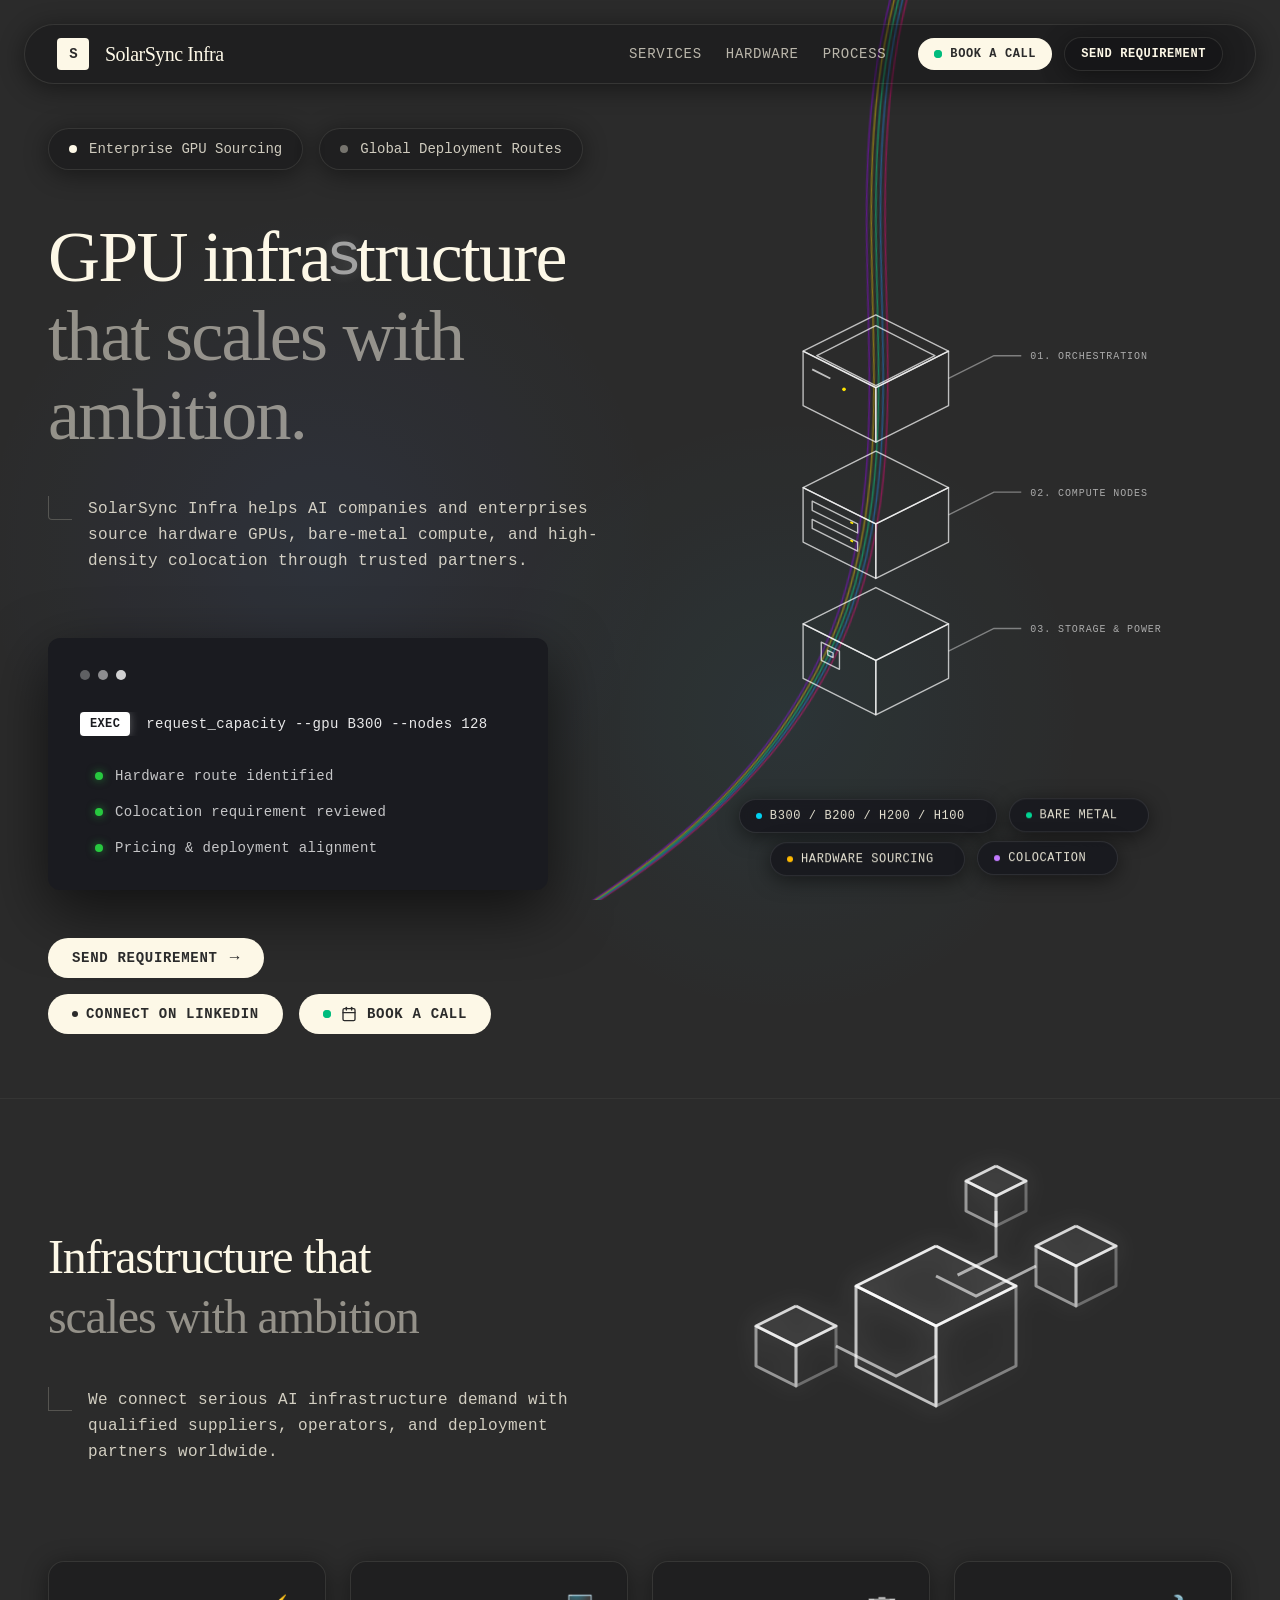
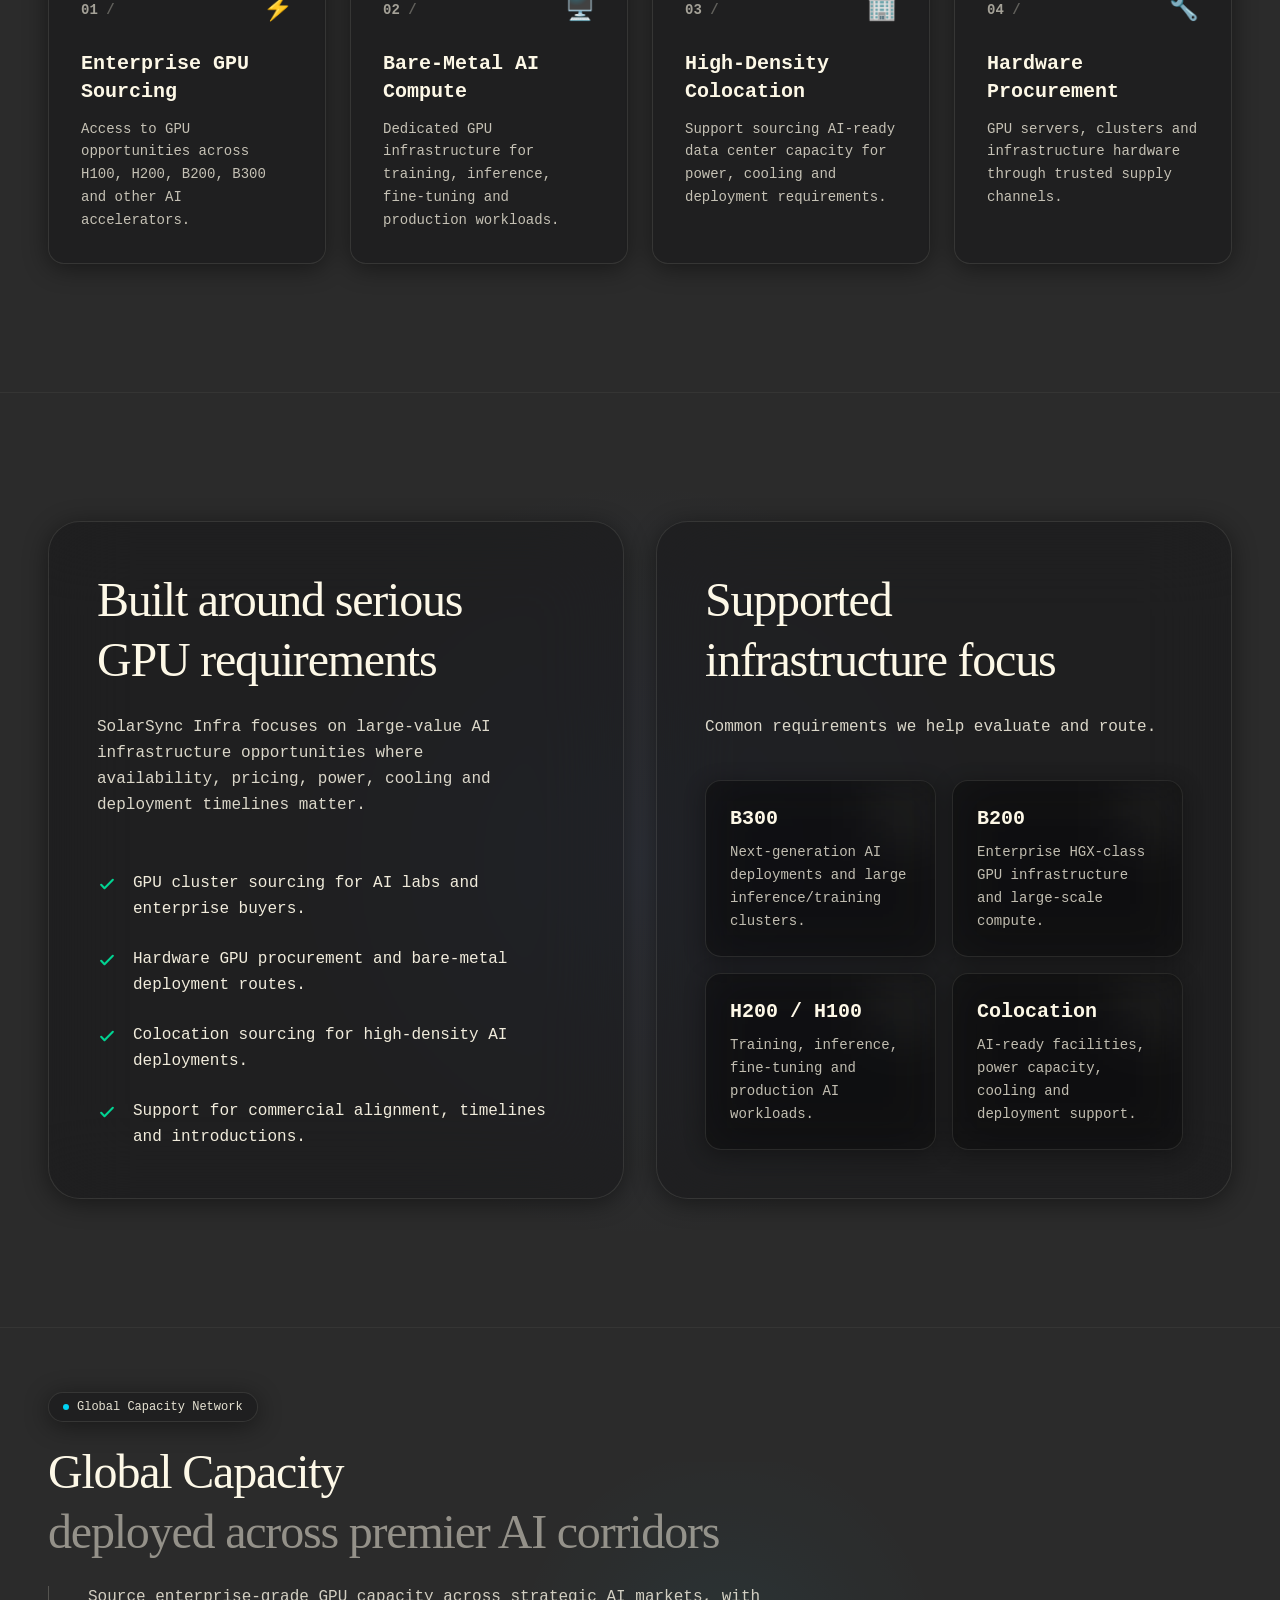
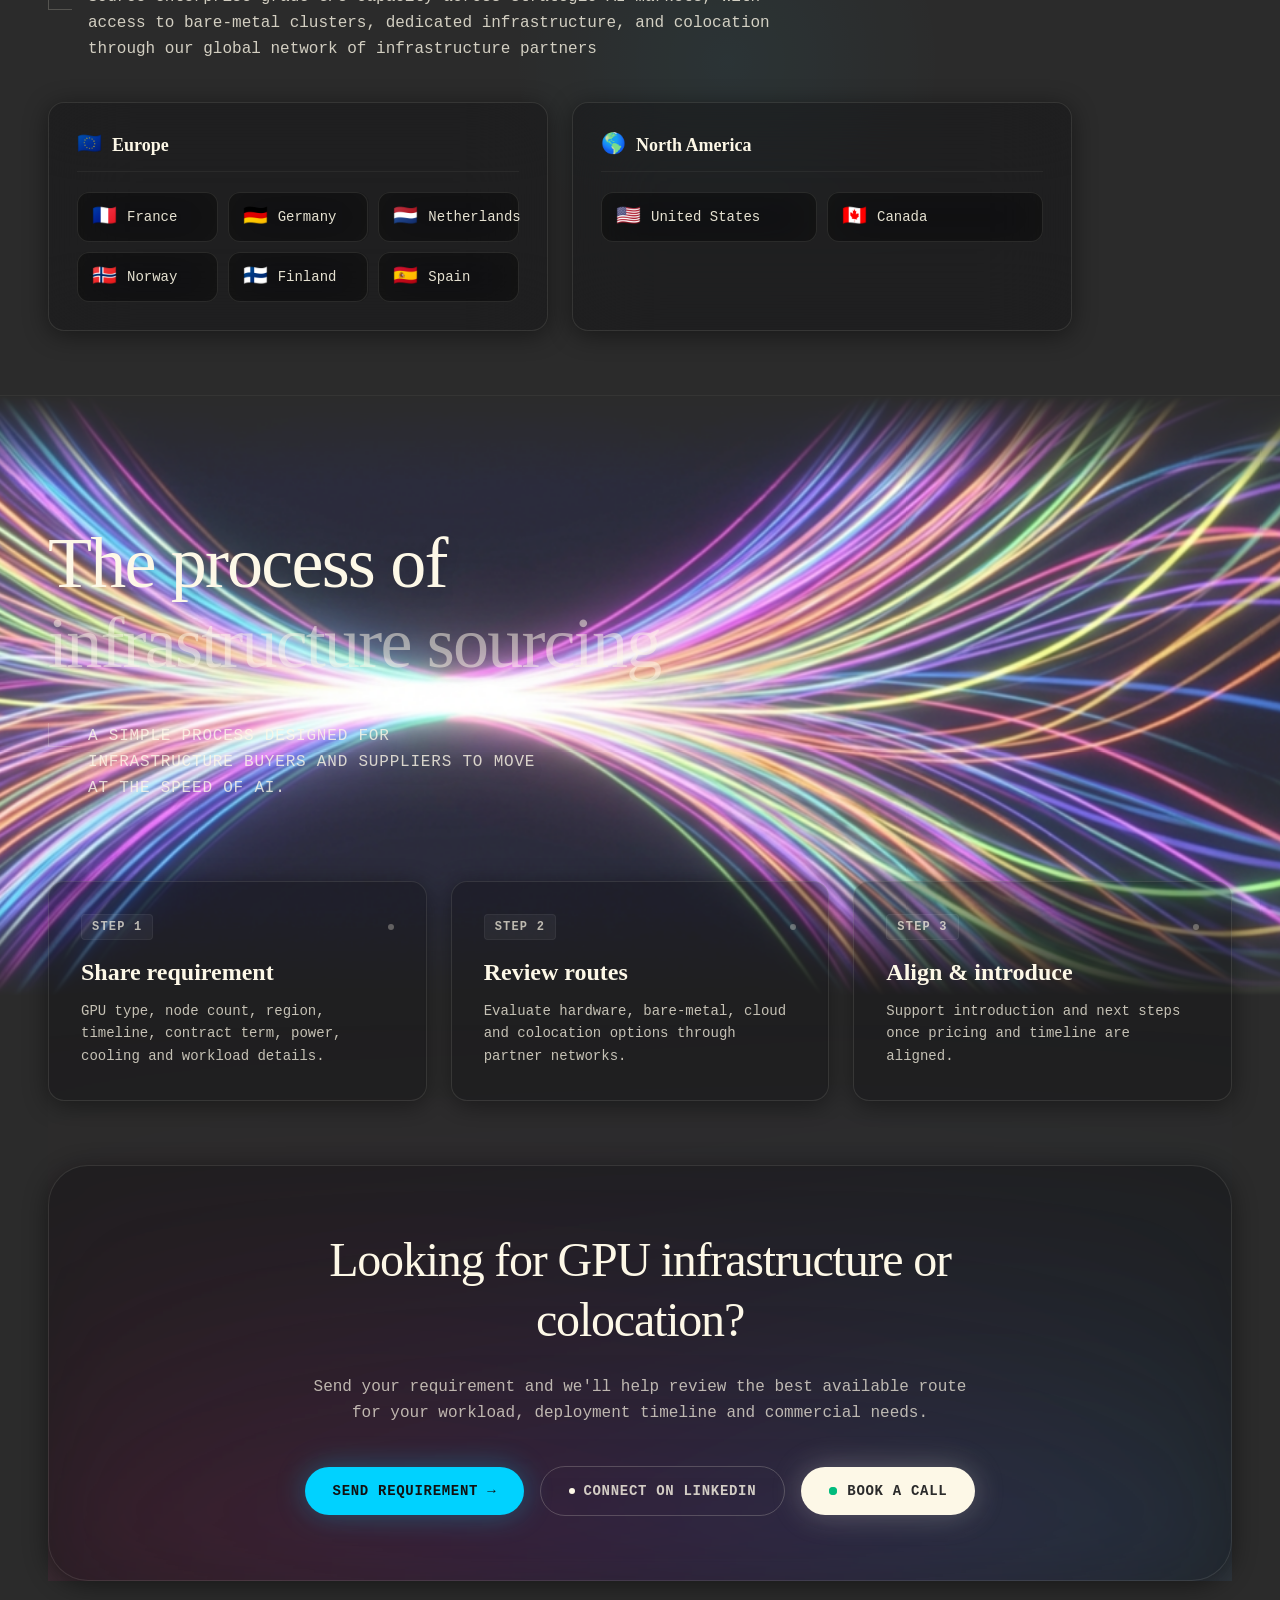
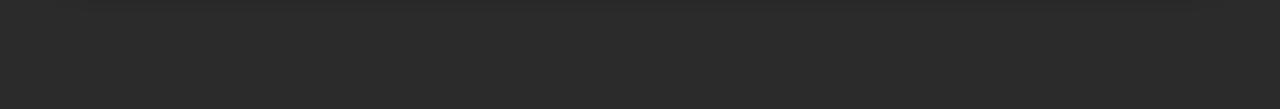
==== commit f75fa279: "Add files via upload" ====
--- a/index.html
+++ b/index.html
@@ -30,6 +30,19 @@
       content="#000000"
     />
 
+    <!-- SolarSync Infra favicon -->
+    <link
+      rel="icon"
+      type="image/png"
+      href="/favicon.png"
+    />
+
+    <link
+      rel="apple-touch-icon"
+      href="/favicon.png"
+    />
+
+    <!-- Social sharing information -->
     <meta
       property="og:title"
       content="SolarSync Infra"
@@ -54,12 +67,22 @@
       rel="canonical"
       href="https://solarsyncinfra.xyz"
     />
-    <script type="module" crossorigin src="/assets/index-Dzf-pjJ2.js"></script>
-    <link rel="stylesheet" crossorigin href="/assets/index-C9g9sS23.css">
+
+    <!-- Website files -->
+    <script
+      type="module"
+      crossorigin
+      src="/assets/index-Dzf-pjJ2.js"
+    ></script>
+
+    <link
+      rel="stylesheet"
+      crossorigin
+      href="/assets/index-C9g9sS23.css"
+    />
   </head>
 
   <body>
     <div id="root"></div>
-
   </body>
-</html>
+</html>
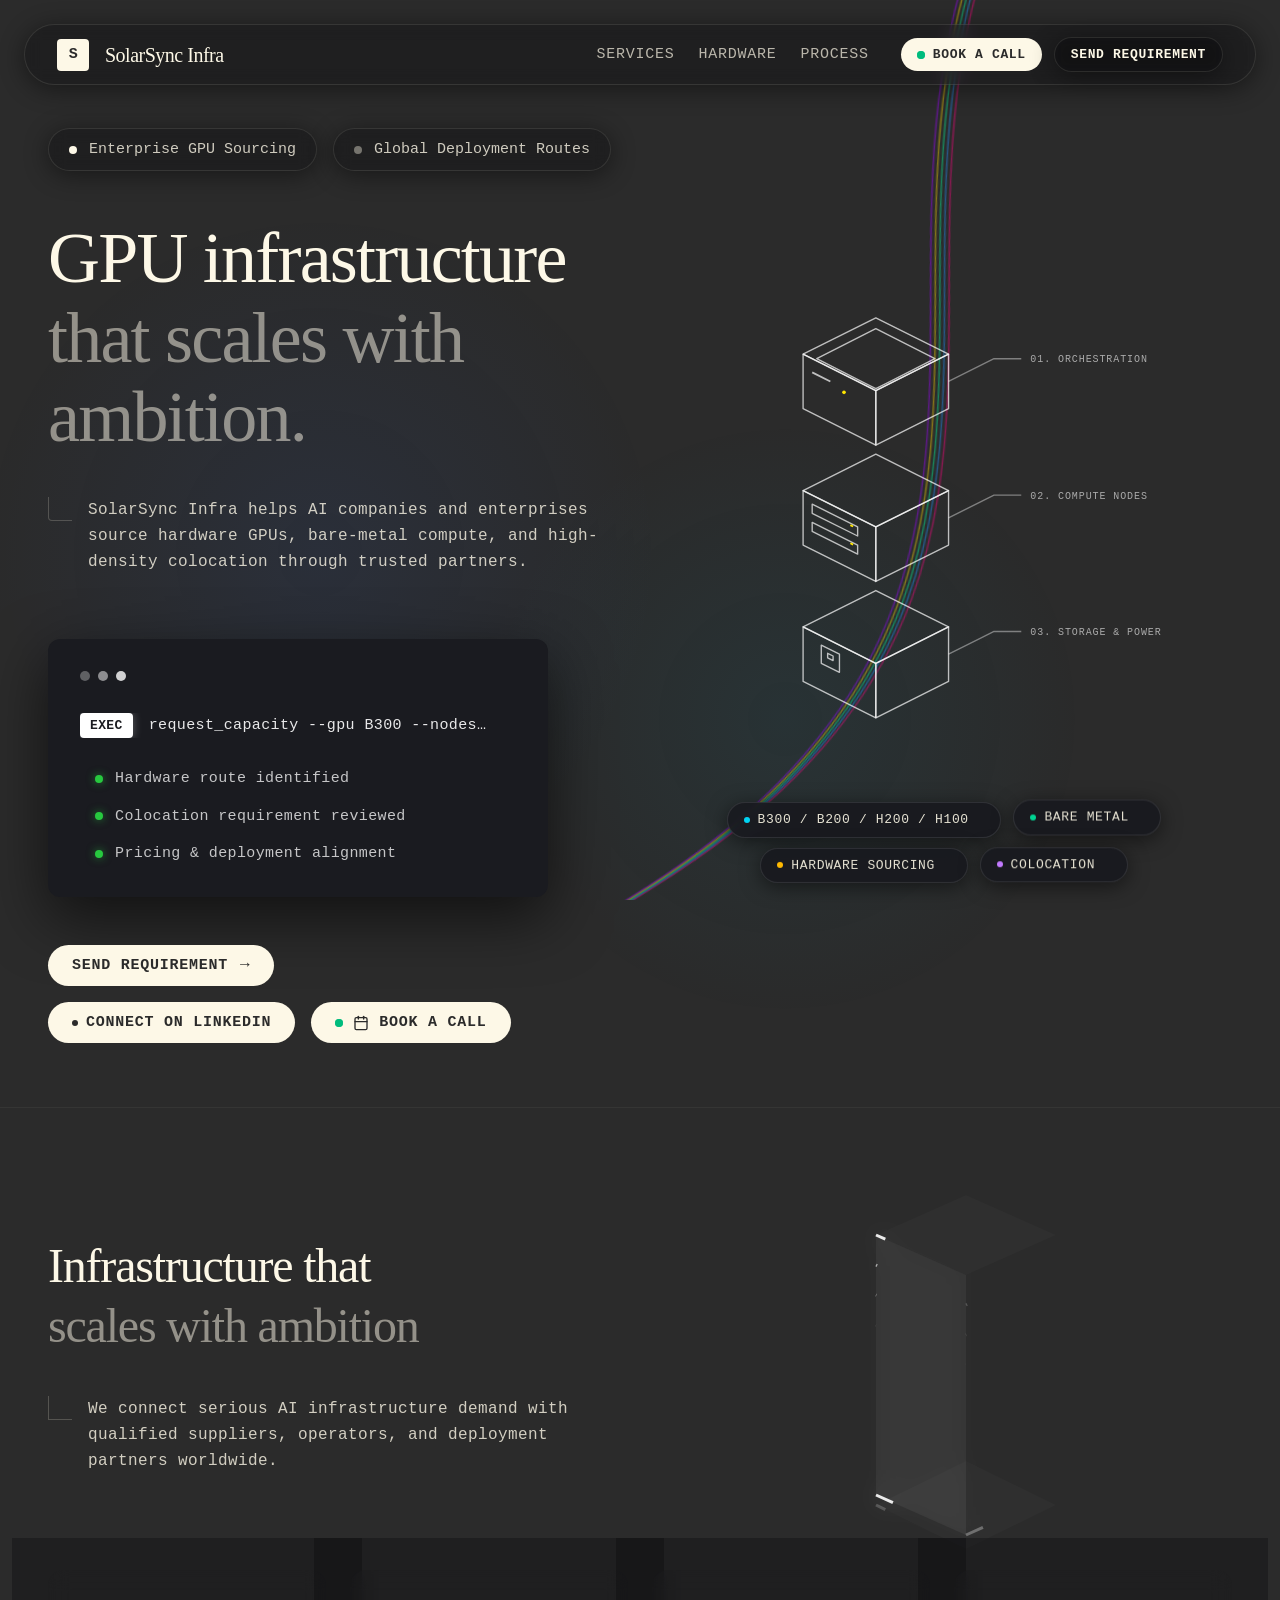
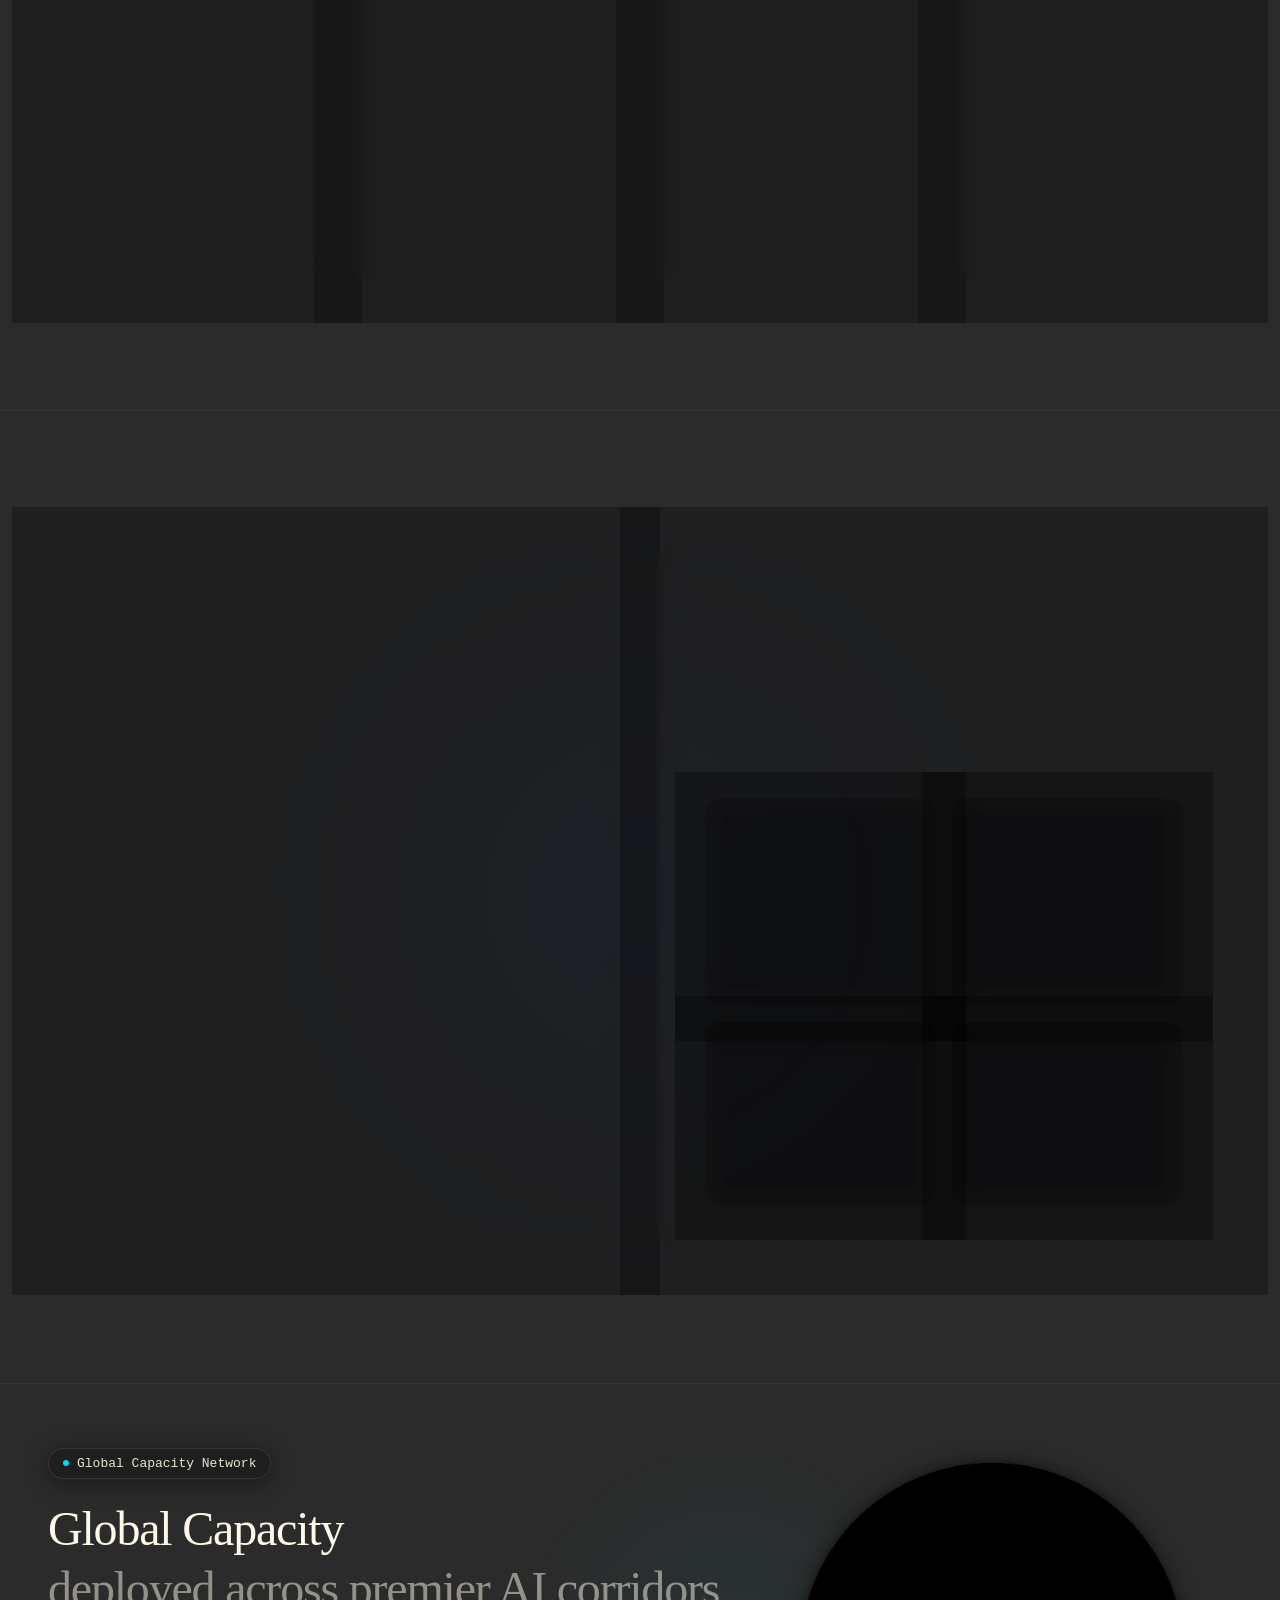
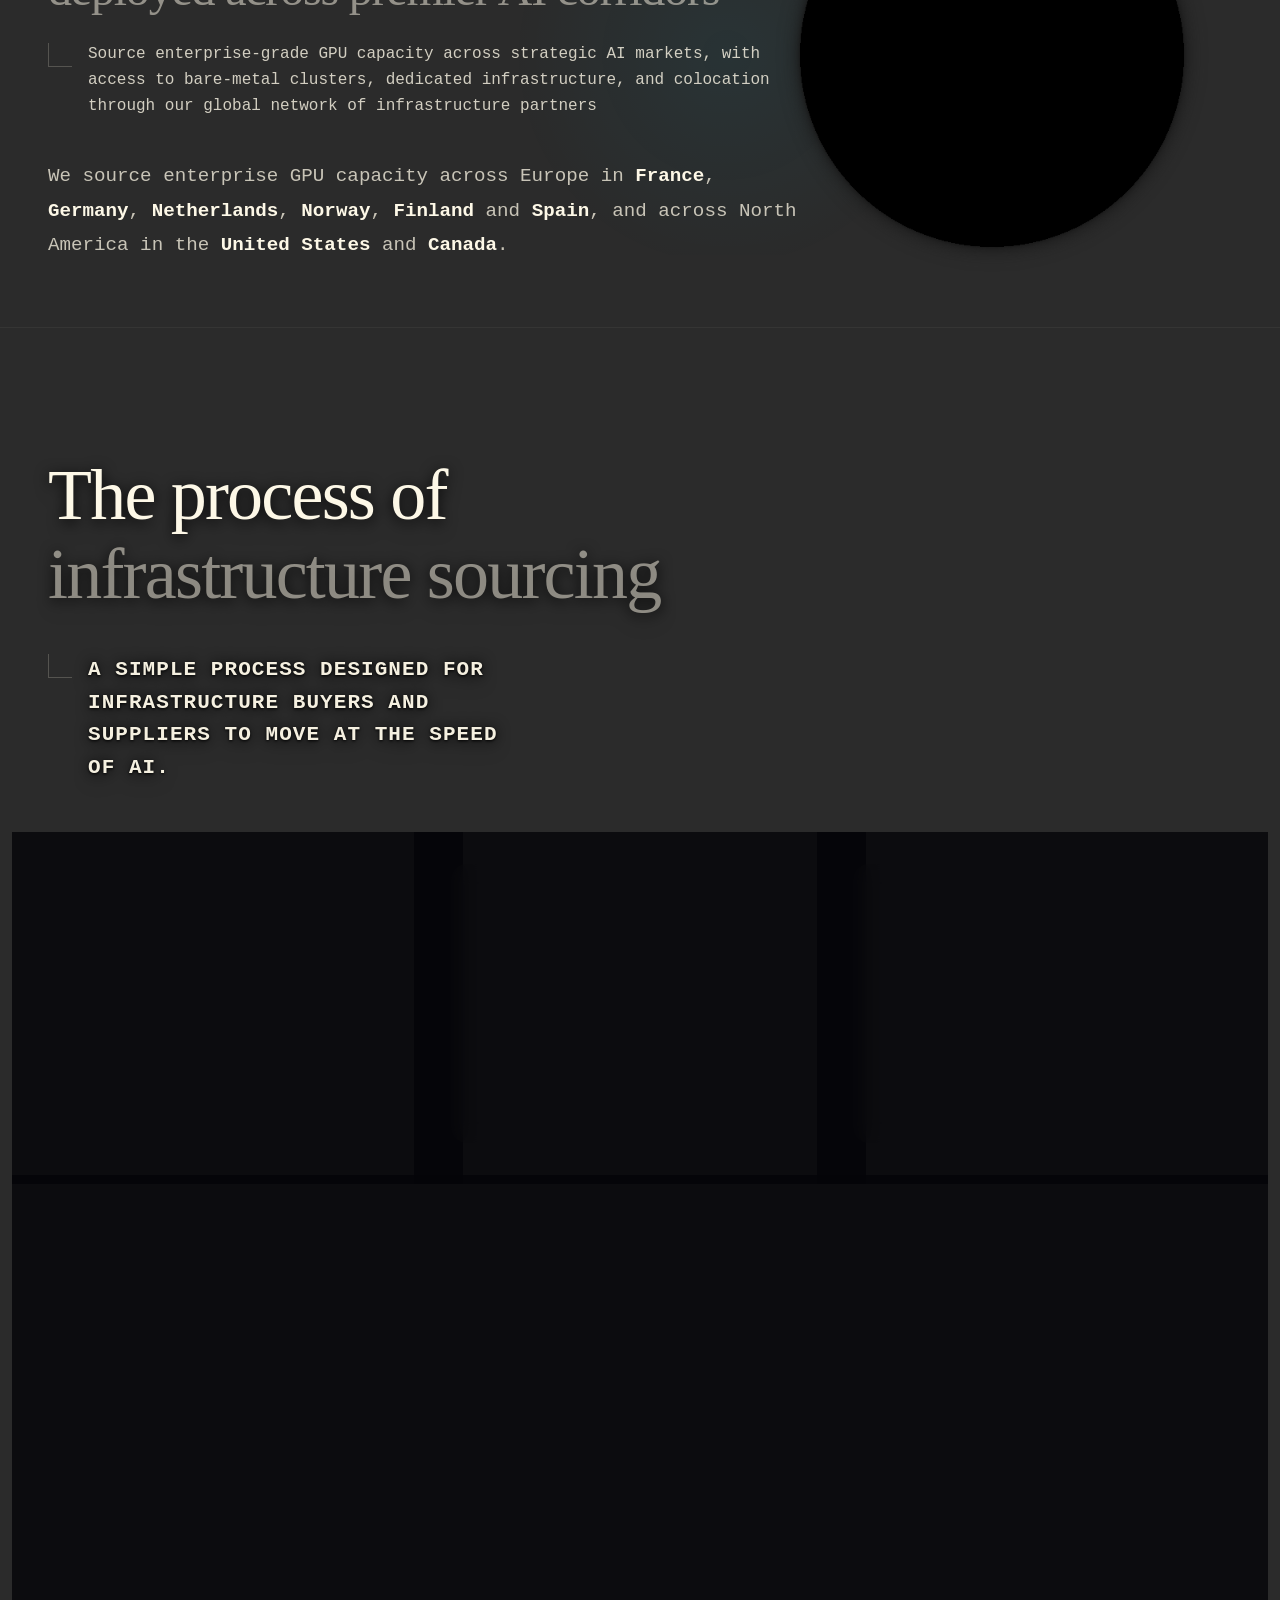
==== commit 40371cf2: "Add files via upload" ====
--- a/index.html
+++ b/index.html
@@ -72,13 +72,13 @@
     <script
       type="module"
       crossorigin
-      src="/assets/index-Dzf-pjJ2.js"
+      src="/assets/index-ss4.js"
     ></script>
 
     <link
       rel="stylesheet"
       crossorigin
-      href="/assets/index-C9g9sS23.css"
+      href="/assets/index-ss4.css"
     />
   </head>
 
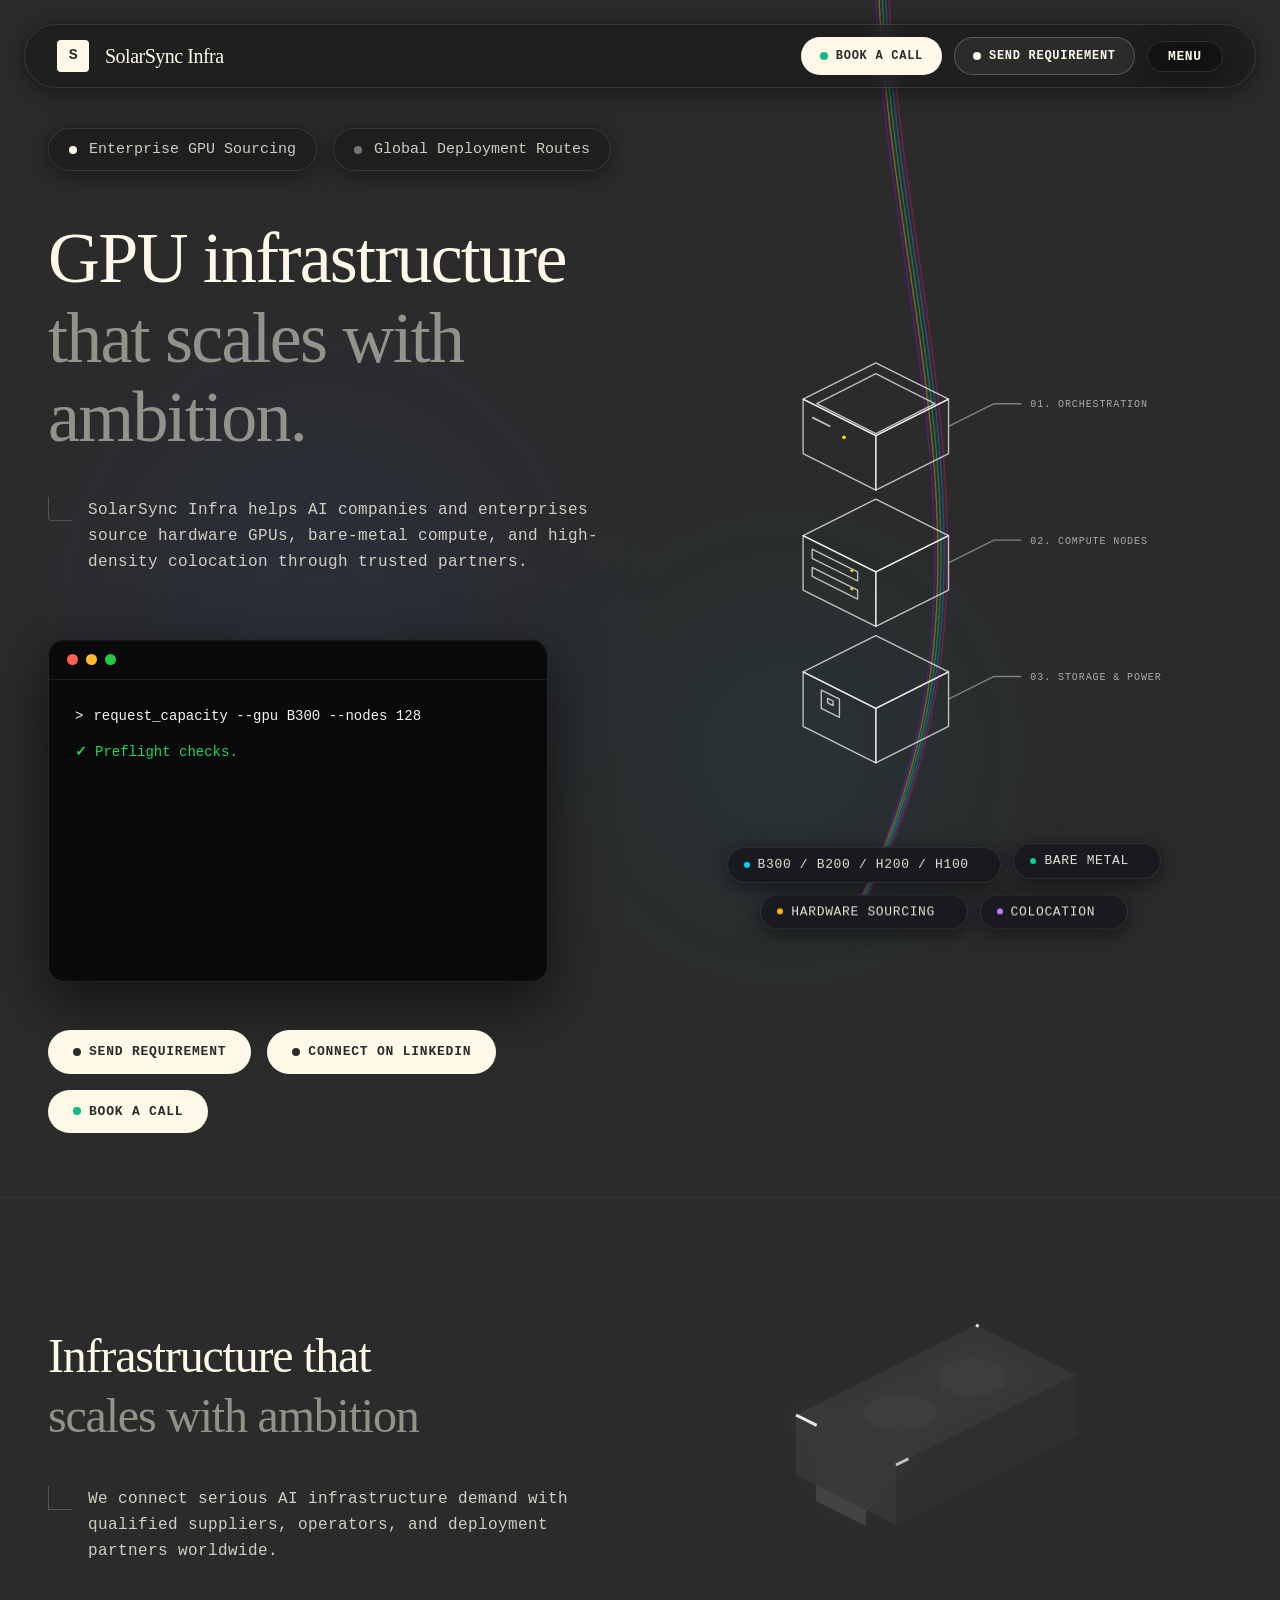
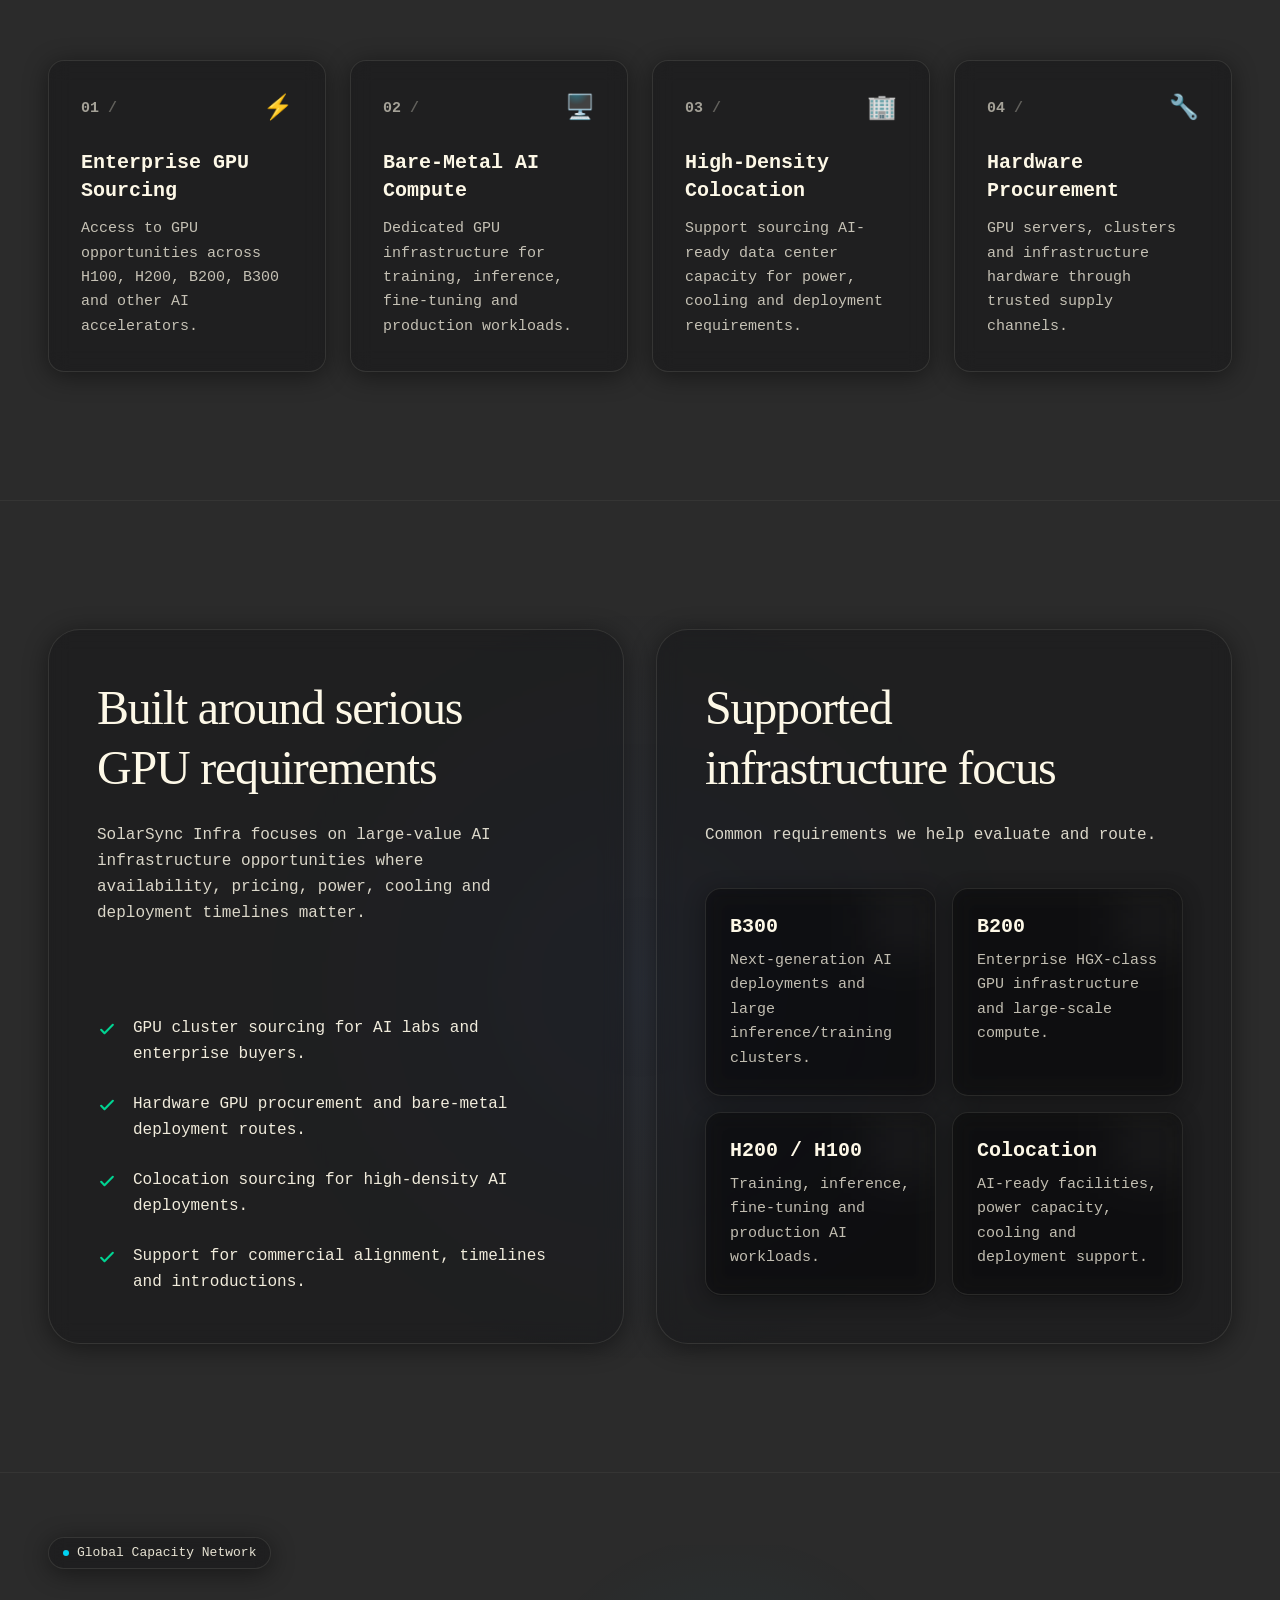
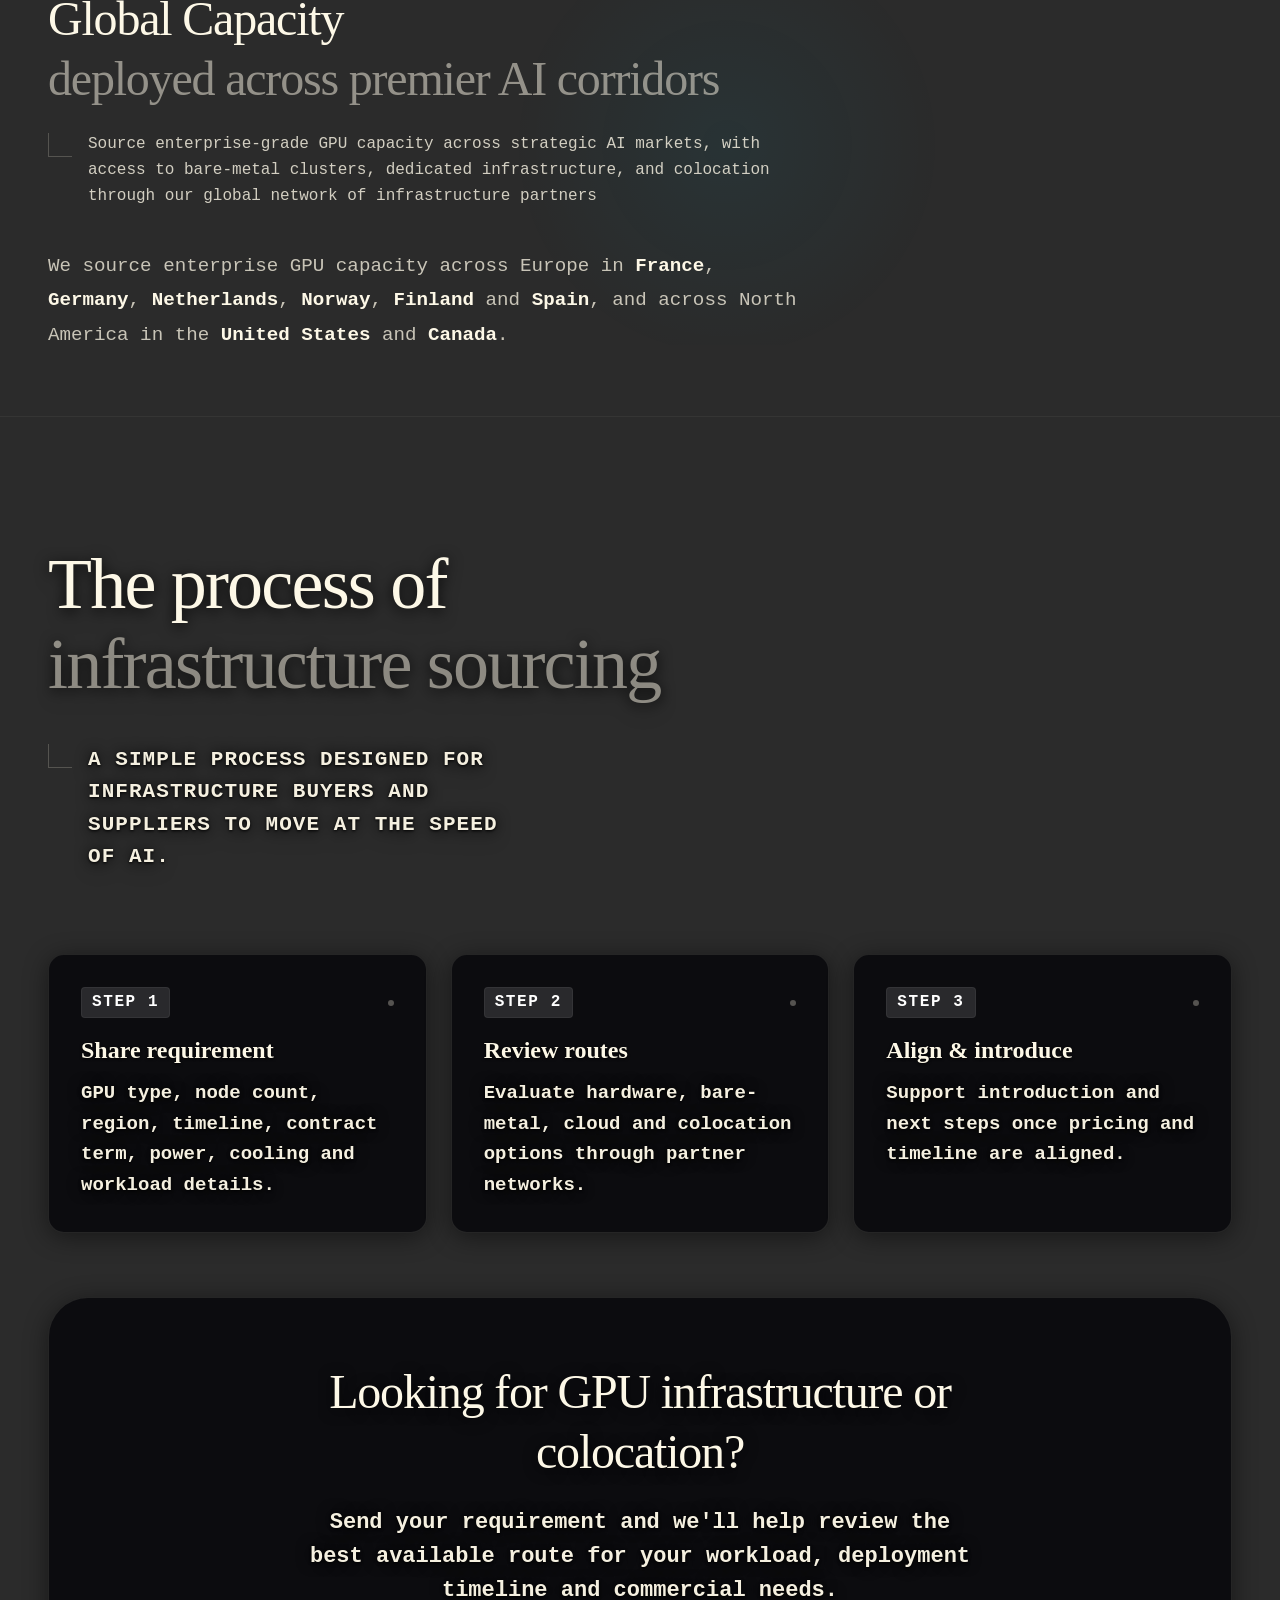
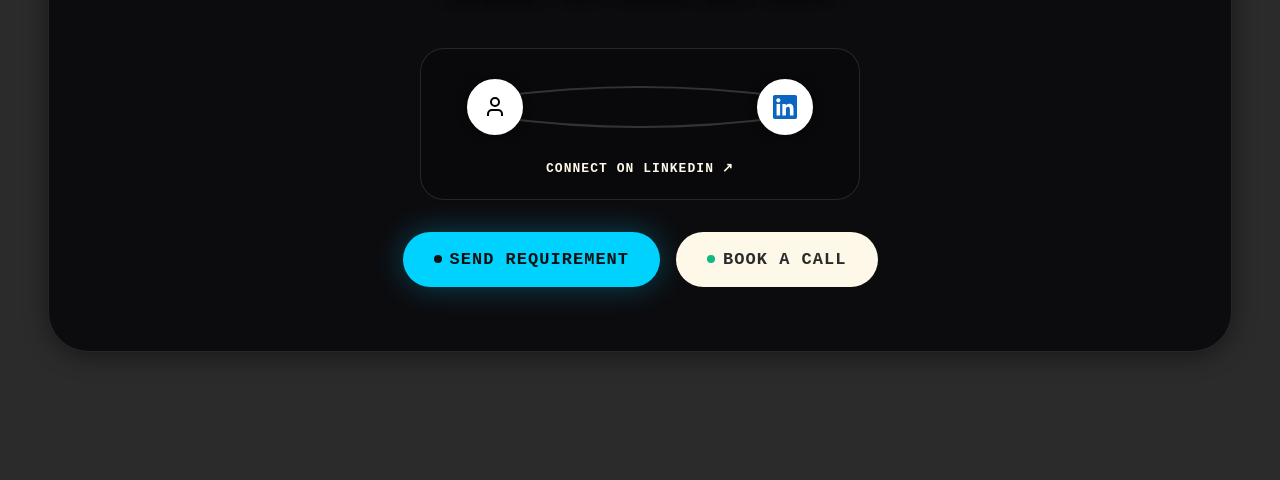
==== commit dbd158f8: "Add files via upload" ====
--- a/index.html
+++ b/index.html
@@ -34,12 +34,12 @@
     <link
       rel="icon"
       type="image/png"
-      href="/favicon.png"
+      href="./favicon.png"
     />
 
     <link
       rel="apple-touch-icon"
-      href="/favicon.png"
+      href="./favicon.png"
     />
 
     <!-- Social sharing information -->
@@ -72,13 +72,13 @@
     <script
       type="module"
       crossorigin
-      src="/assets/index-ss4.js"
+      src="./assets/index-ss4.js"
     ></script>
 
     <link
       rel="stylesheet"
       crossorigin
-      href="/assets/index-ss4.css"
+      href="./assets/index-ss4.css"
     />
   </head>
 
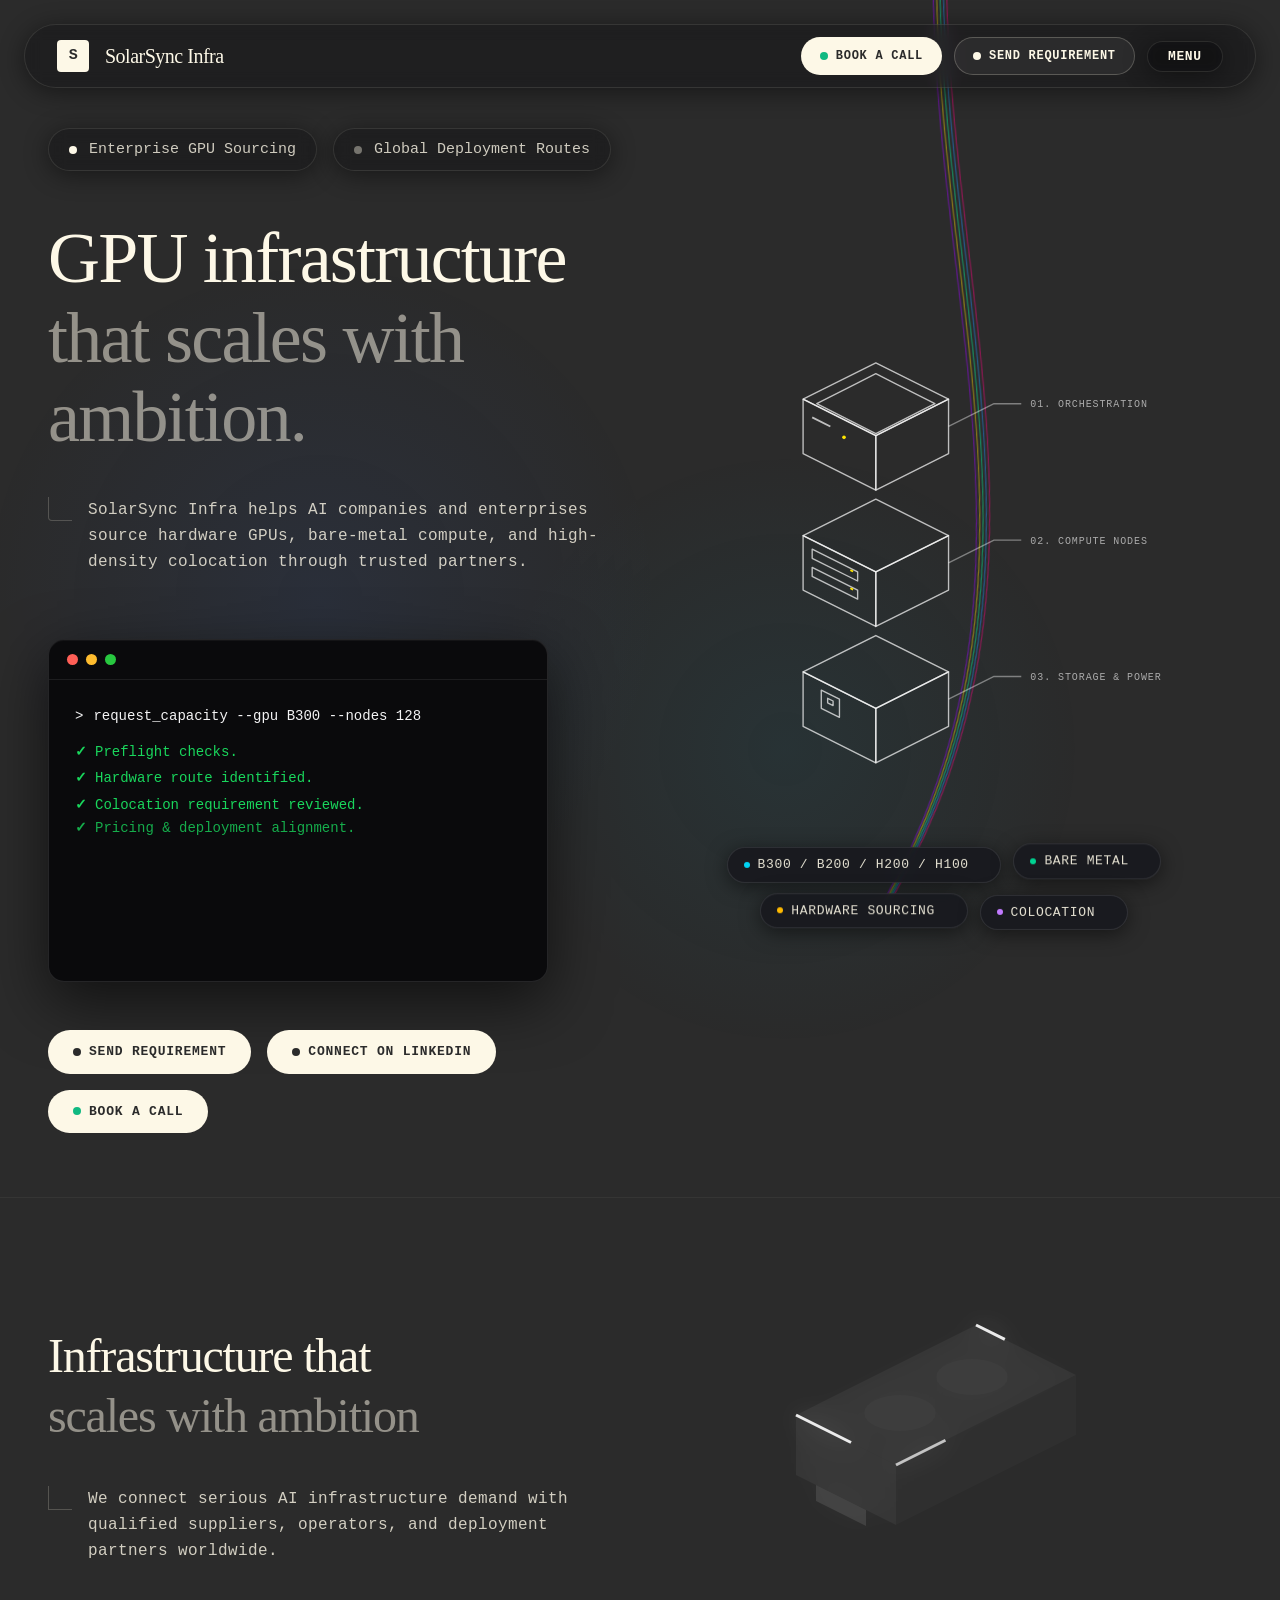
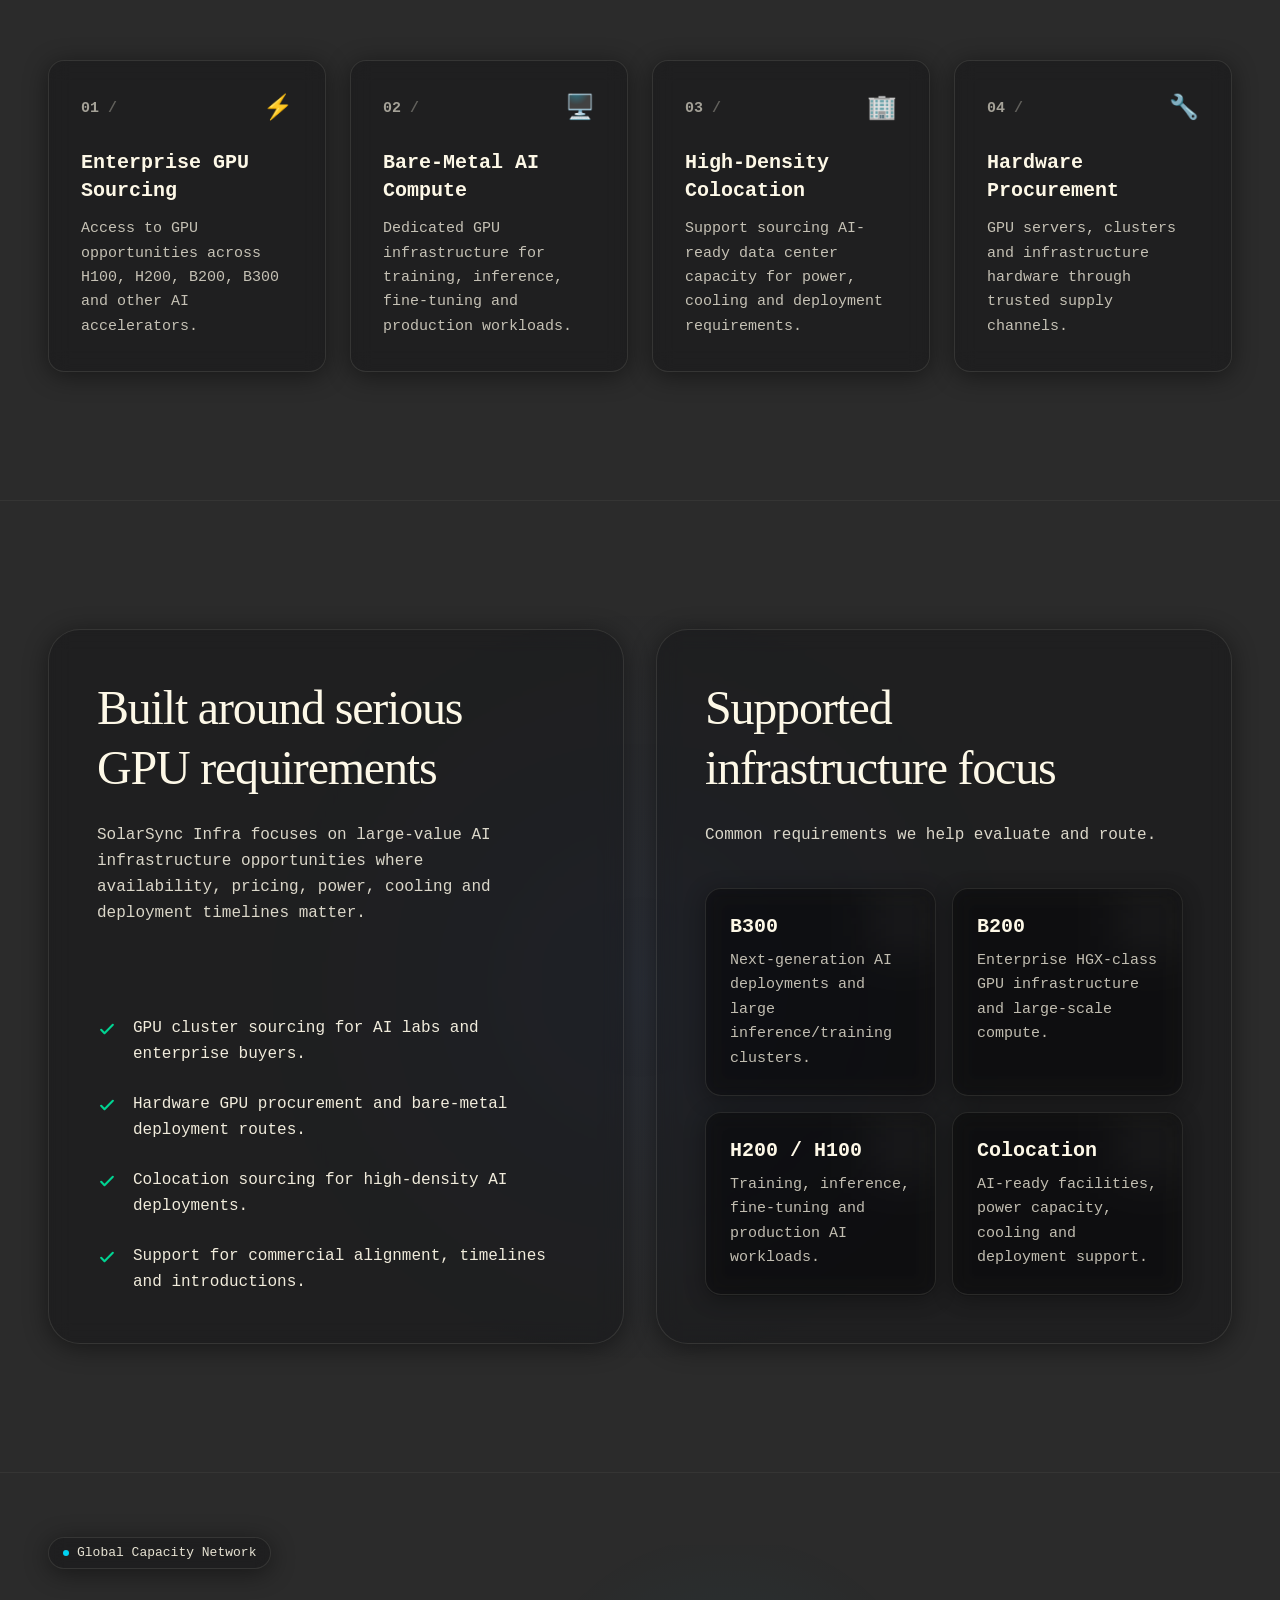
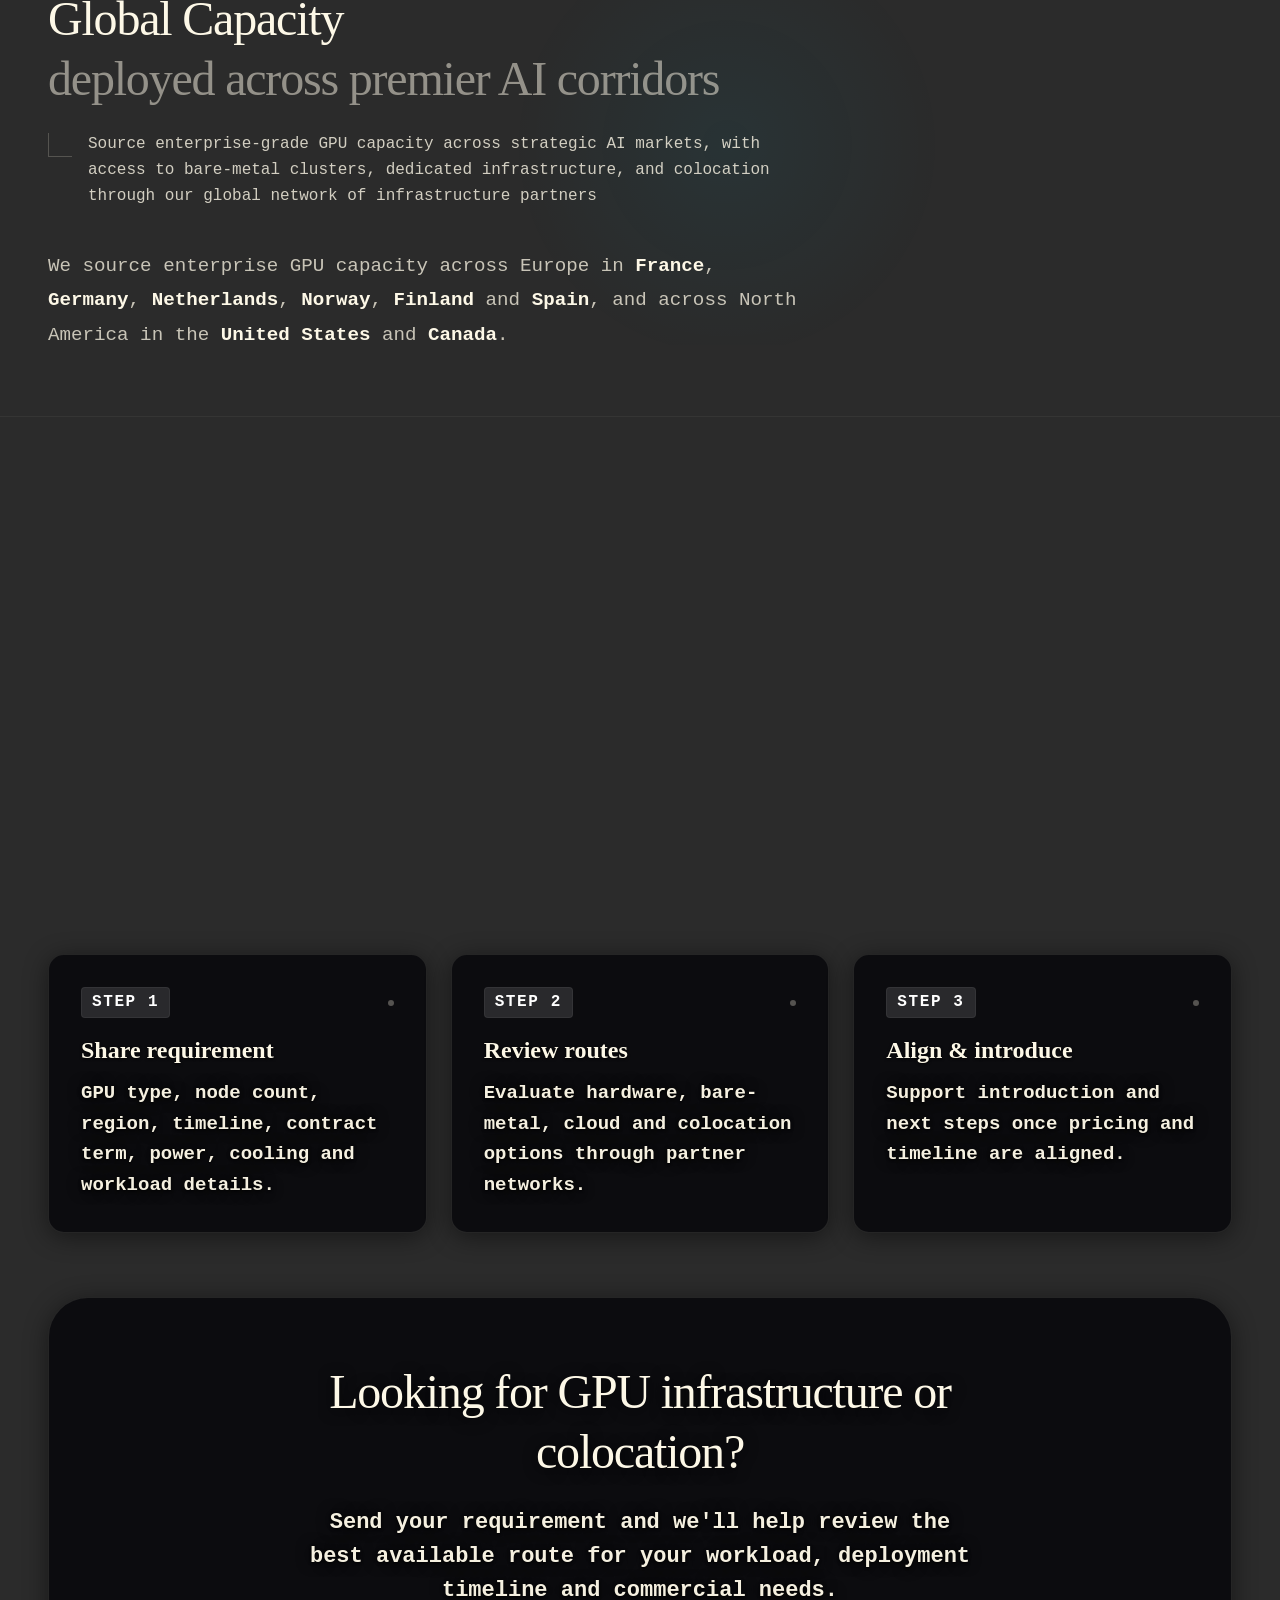
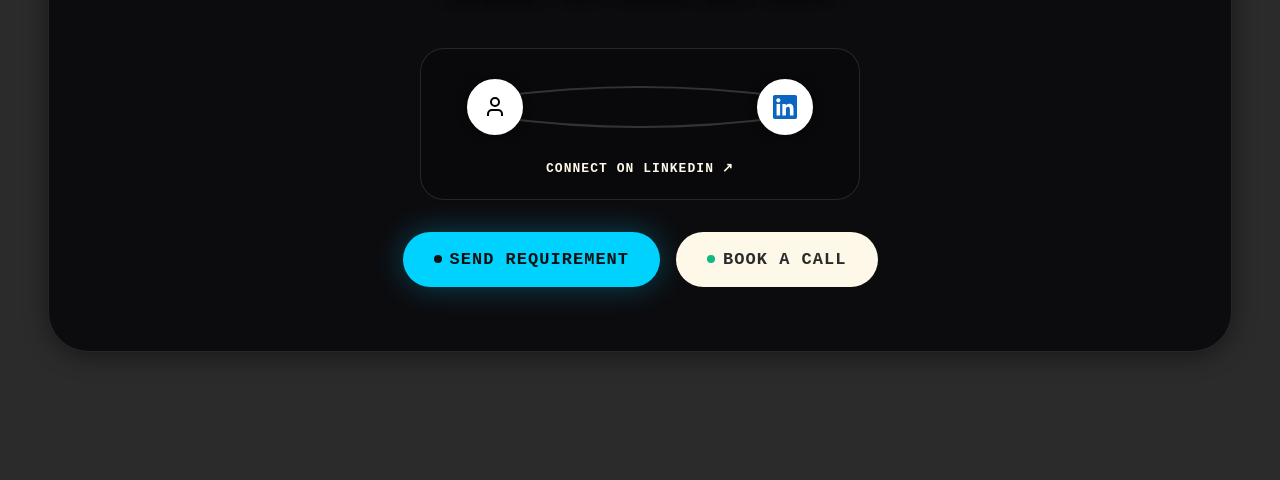
==== commit a4ac42aa: "Update index.html" ====
--- a/index.html
+++ b/index.html
@@ -85,4 +85,4 @@
   <body>
     <div id="root"></div>
   </body>
-</html>+</html>
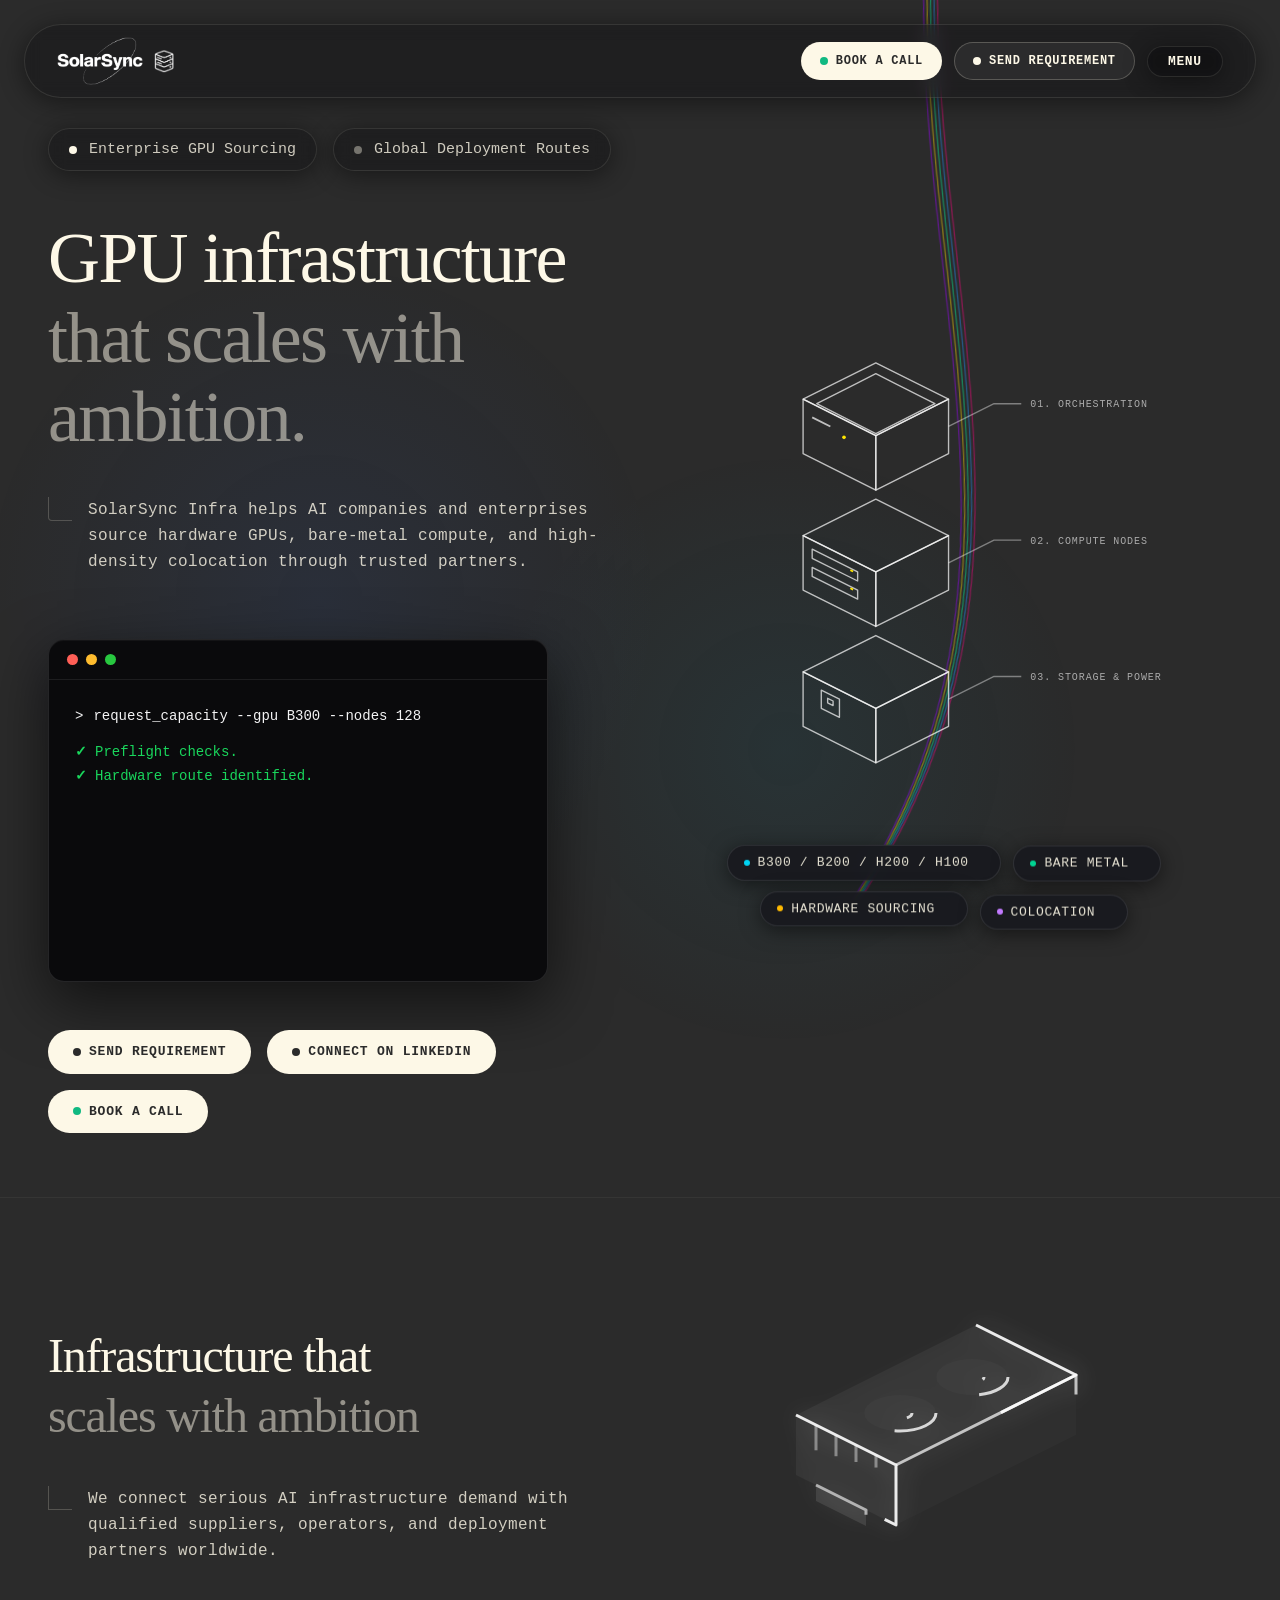
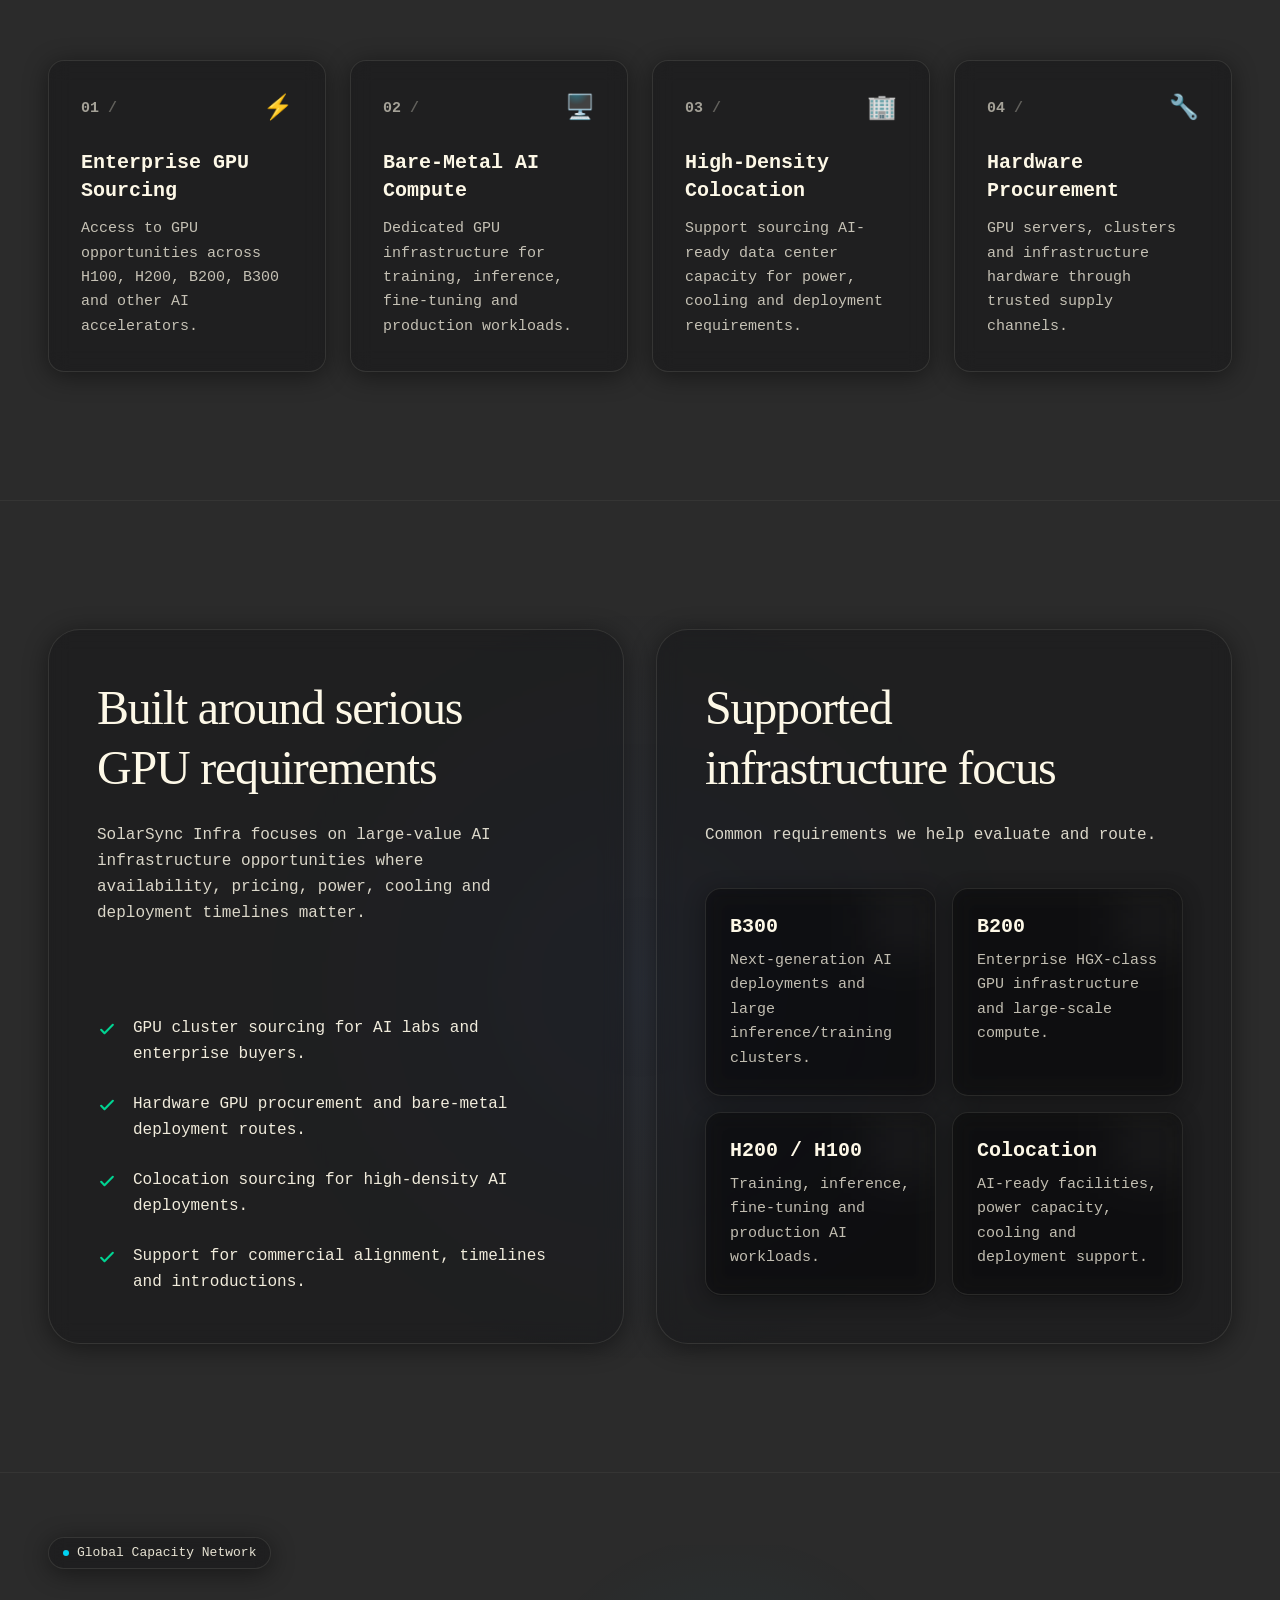
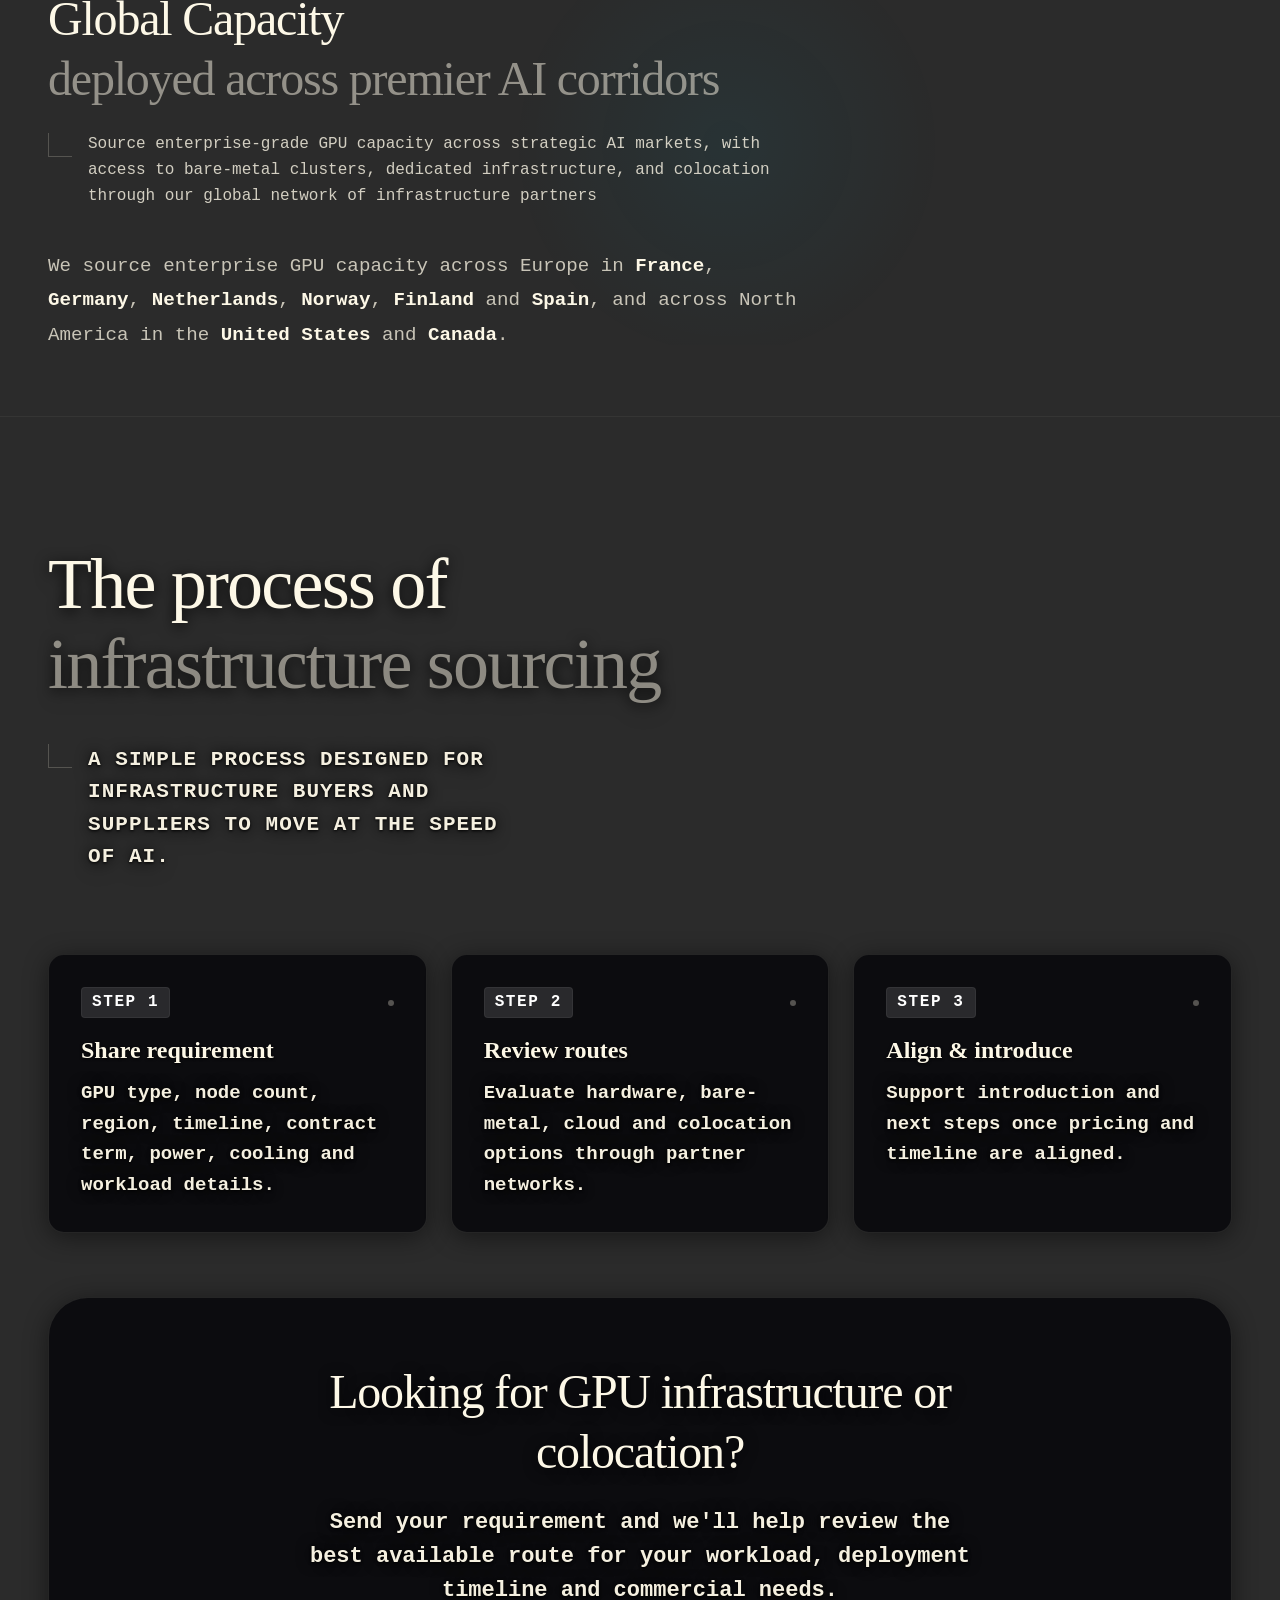
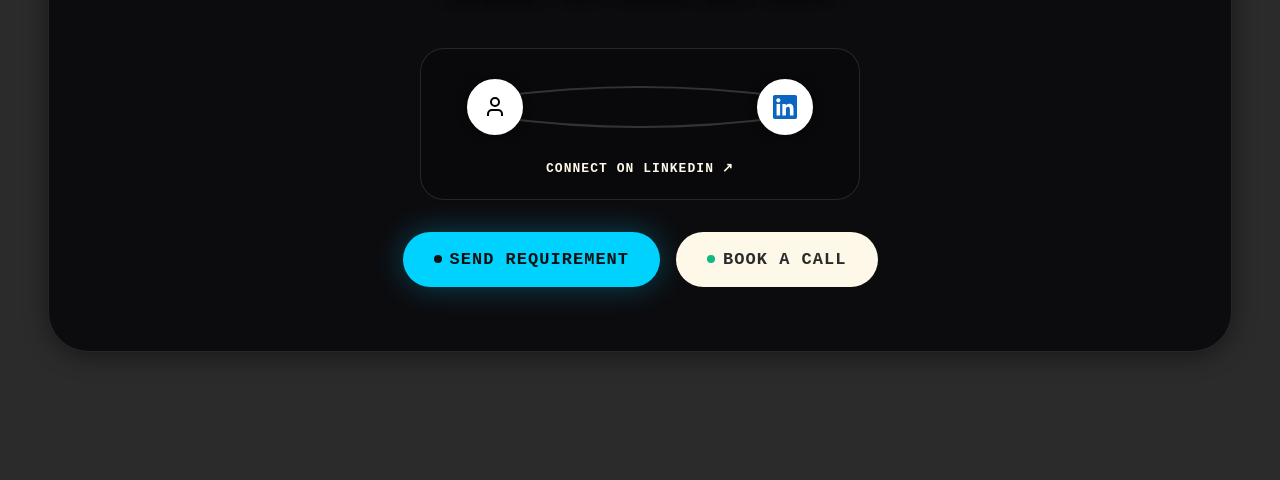
==== commit f1d262a1: "Add files via upload" ====
--- a/index.html
+++ b/index.html
@@ -72,13 +72,13 @@
     <script
       type="module"
       crossorigin
-      src="./assets/index-ss4.js"
+      src="./assets/index-ss5.js"
     ></script>
 
     <link
       rel="stylesheet"
       crossorigin
-      href="./assets/index-ss4.css"
+      href="./assets/index-ss5.css"
     />
   </head>
 
